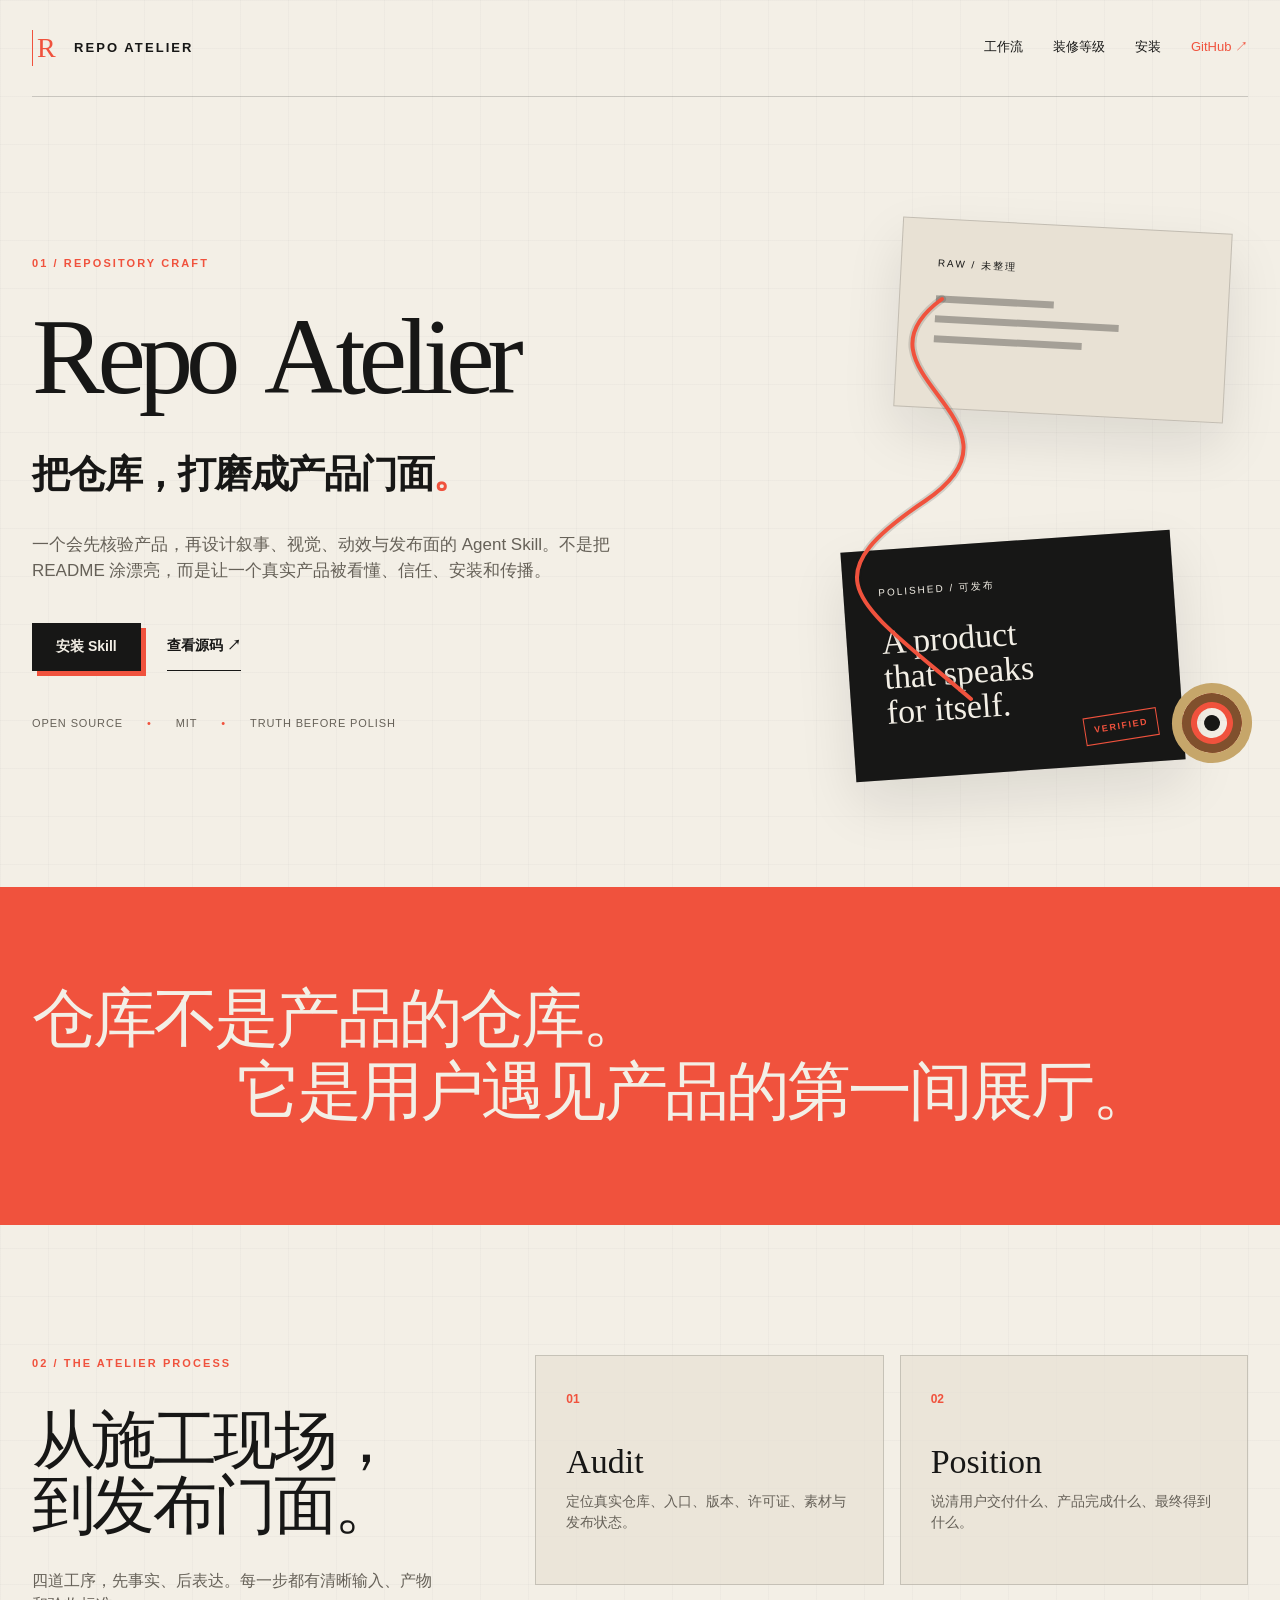
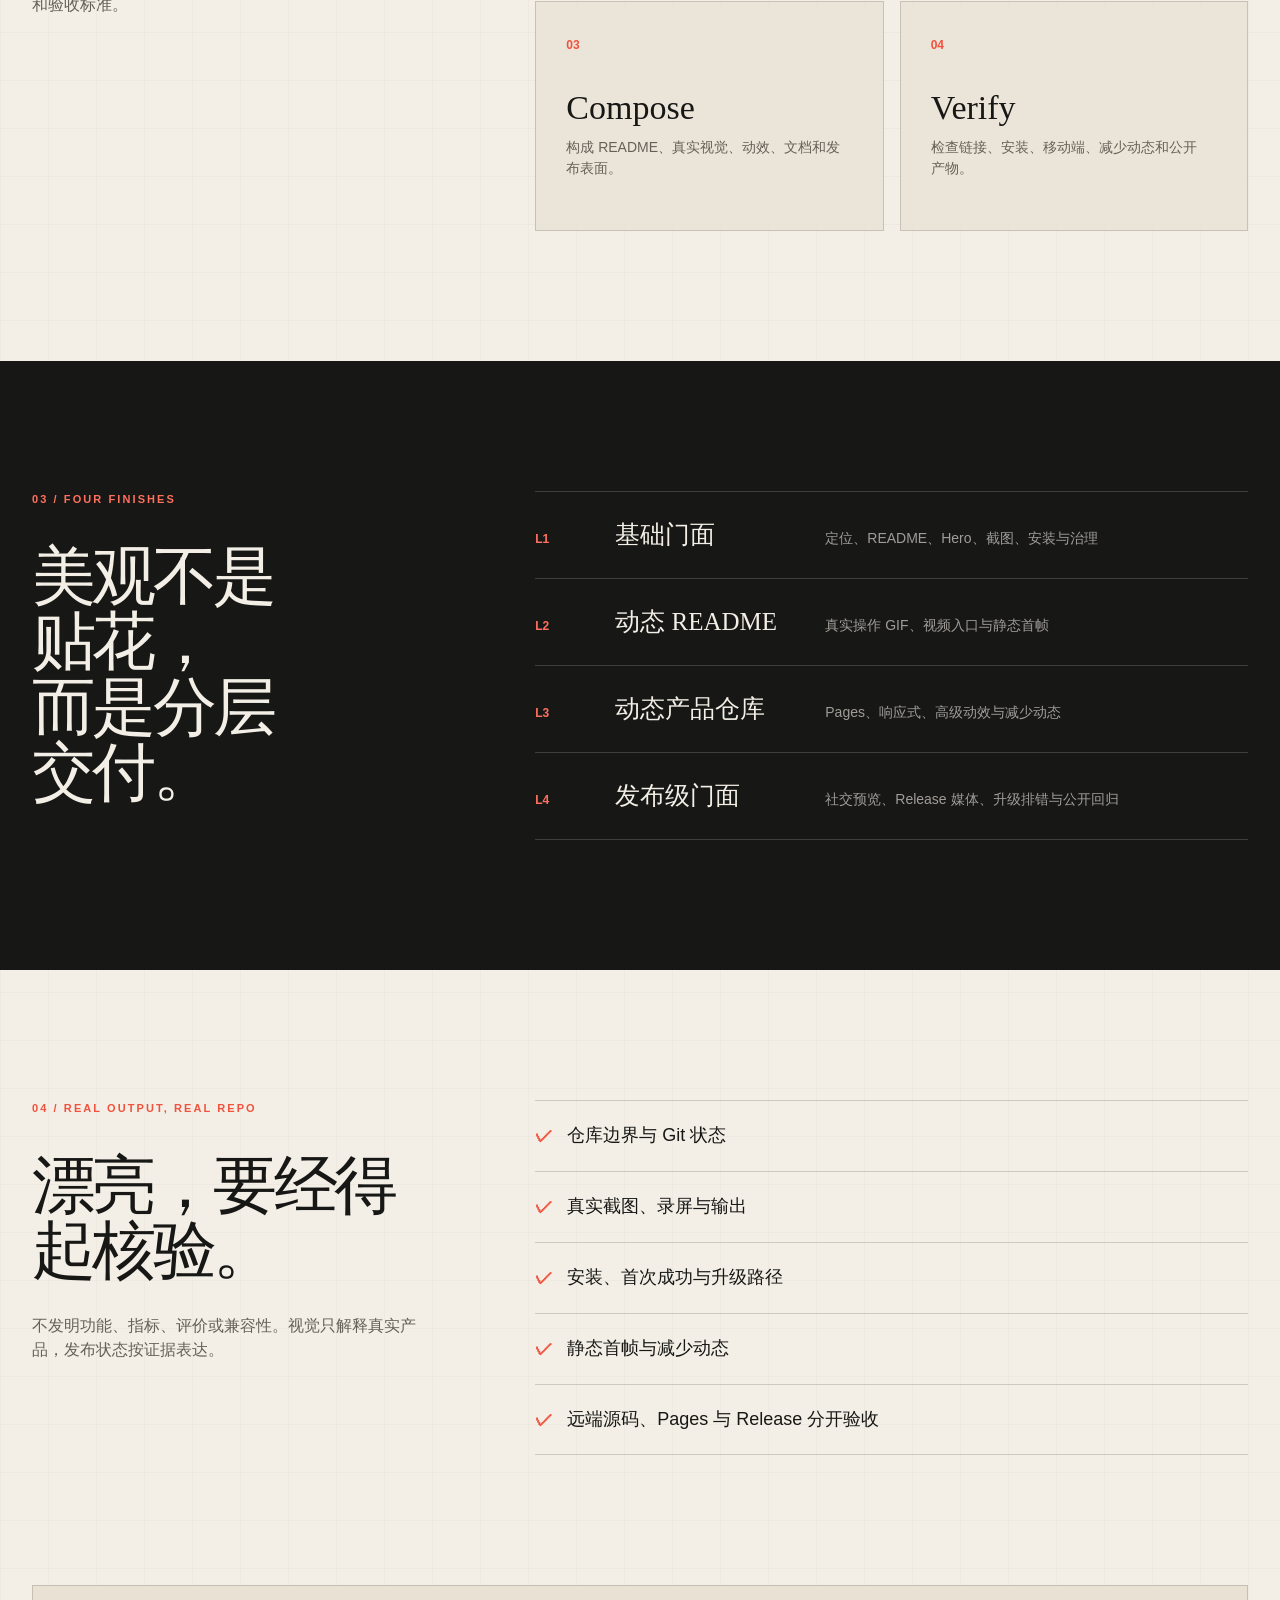
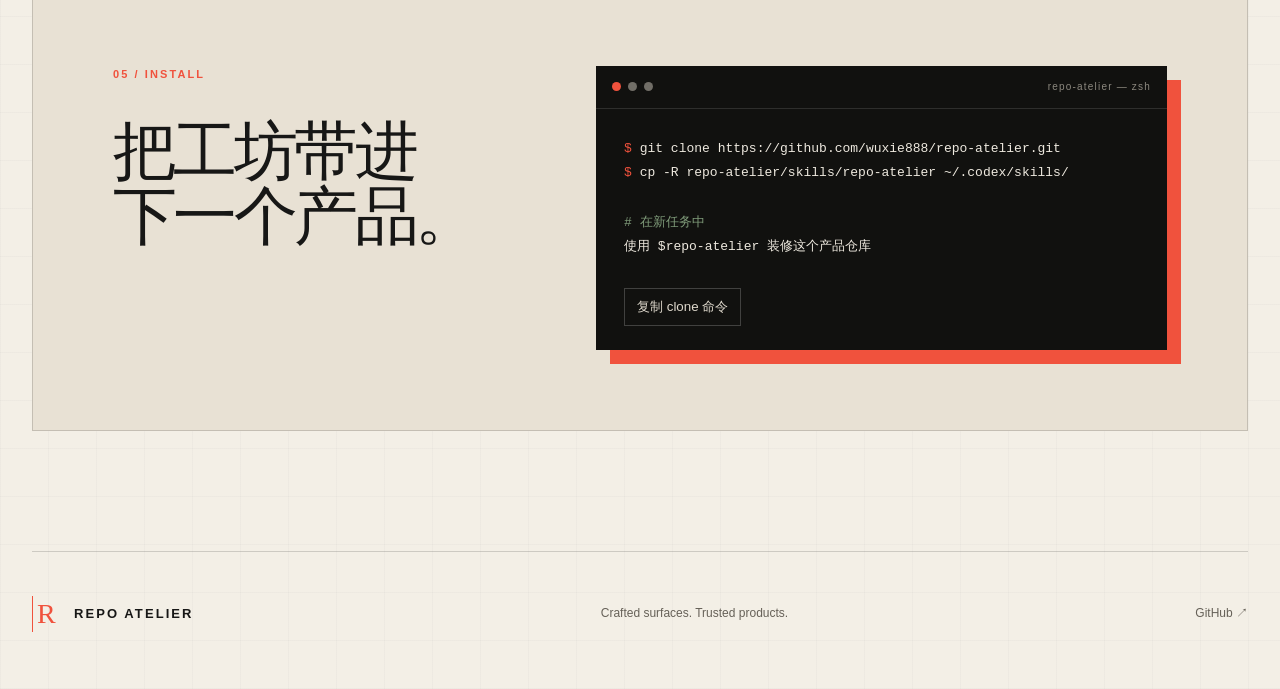
==== site/index.html @ 3597ab98 "feat: launch Repo Atelier" ====
<!doctype html>
<html lang="zh-CN">
<head>
  <meta charset="utf-8">
  <meta name="viewport" content="width=device-width, initial-scale=1">
  <meta name="description" content="Repo Atelier 把已经真实完成的产品仓库打磨成美观、可信、可安装、可传播的发布级门面。">
  <meta name="theme-color" content="#f3efe6">
  <title>Repo Atelier — 把仓库，打磨成产品门面</title>
  <link rel="icon" href="data:image/svg+xml,%3Csvg xmlns='http://www.w3.org/2000/svg' viewBox='0 0 64 64'%3E%3Crect width='64' height='64' fill='%23171716'/%3E%3Ctext x='17' y='47' font-size='42' font-family='Georgia' fill='%23F0523D'%3ER%3C/text%3E%3C/svg%3E">
  <link rel="stylesheet" href="./motion/kinetic-headline.css">
  <link rel="stylesheet" href="./motion/scroll-reveal.css">
  <link rel="stylesheet" href="./motion/spotlight-card.css">
  <link rel="stylesheet" href="./styles.css">
</head>
<body>
  <a class="skip-link" href="#main">跳到正文</a>
  <header class="site-header">
    <a class="brand" href="#top" aria-label="Repo Atelier 首页">
      <span class="brand-mark" aria-hidden="true">R</span>
      <span>Repo Atelier</span>
    </a>
    <nav aria-label="主要导航">
      <a href="#process">工作流</a>
      <a href="#levels">装修等级</a>
      <a href="#install">安装</a>
      <a class="nav-github" href="https://github.com/wuxie888/repo-atelier">GitHub ↗</a>
    </nav>
  </header>

  <main id="main">
    <section class="hero" id="top">
      <div class="hero-copy">
        <p class="section-no">01 / REPOSITORY CRAFT</p>
        <h1 data-kinetic data-kinetic-anim="rise" aria-label="Repo Atelier">Repo Atelier</h1>
        <p class="hero-cn">把仓库，打磨成产品门面<span aria-hidden="true">。</span></p>
        <p class="hero-lede">一个会先核验产品，再设计叙事、视觉、动效与发布面的 Agent Skill。不是把 README 涂漂亮，而是让一个真实产品被看懂、信任、安装和传播。</p>
        <div class="hero-actions">
          <a class="button button-dark" href="#install">安装 Skill</a>
          <a class="button button-text" href="https://github.com/wuxie888/repo-atelier">查看源码 ↗</a>
        </div>
        <p class="trust-line"><span>Open source</span><span>MIT</span><span>Truth before polish</span></p>
      </div>

      <div class="hero-craft" aria-label="从原始仓库到发布级产品门面的过程图">
        <article class="sheet sheet-raw">
          <span class="sheet-label">RAW / 未整理</span>
          <span class="code-line w-46"></span><span class="code-line w-72"></span><span class="code-line w-58"></span>
        </article>
        <svg class="thread" viewBox="0 0 240 410" aria-hidden="true">
          <path class="thread-shadow" d="M120 4C18 78 222 126 103 206S35 306 149 404"/>
          <path class="thread-path" d="M120 4C18 78 222 126 103 206S35 306 149 404"/>
        </svg>
        <article class="sheet sheet-polished">
          <span class="sheet-label">POLISHED / 可发布</span>
          <strong>A product<br>that speaks<br>for itself.</strong>
          <span class="stamp">VERIFIED</span>
        </article>
        <div class="spool" aria-hidden="true"><span></span></div>
      </div>
    </section>

    <section class="manifesto" data-reveal>
      <p>仓库不是产品的仓库。</p>
      <p>它是用户遇见产品的第一间展厅。</p>
    </section>

    <section class="process section-grid" id="process" data-reveal>
      <div class="section-heading">
        <p class="section-no">02 / THE ATELIER PROCESS</p>
        <h2>从施工现场，<br>到发布门面。</h2>
        <p>四道工序，先事实、后表达。每一步都有清晰输入、产物和验收标准。</p>
      </div>
      <div class="process-bench">
        <article class="process-step spotlight">
          <span>01</span><h3>Audit</h3><p>定位真实仓库、入口、版本、许可证、素材与发布状态。</p>
        </article>
        <article class="process-step spotlight">
          <span>02</span><h3>Position</h3><p>说清用户交付什么、产品完成什么、最终得到什么。</p>
        </article>
        <article class="process-step spotlight">
          <span>03</span><h3>Compose</h3><p>构成 README、真实视觉、动效、文档和发布表面。</p>
        </article>
        <article class="process-step spotlight">
          <span>04</span><h3>Verify</h3><p>检查链接、安装、移动端、减少动态和公开产物。</p>
        </article>
      </div>
    </section>

    <section class="levels section-grid" id="levels" data-reveal>
      <div class="section-heading inverse">
        <p class="section-no">03 / FOUR FINISHES</p>
        <h2>美观不是贴花，<br>而是分层交付。</h2>
      </div>
      <ol class="level-list">
        <li><span>L1</span><strong>基础门面</strong><p>定位、README、Hero、截图、安装与治理</p></li>
        <li><span>L2</span><strong>动态 README</strong><p>真实操作 GIF、视频入口与静态首帧</p></li>
        <li><span>L3</span><strong>动态产品仓库</strong><p>Pages、响应式、高级动效与减少动态</p></li>
        <li><span>L4</span><strong>发布级门面</strong><p>社交预览、Release 媒体、升级排错与公开回归</p></li>
      </ol>
    </section>

    <section class="proof section-grid" data-reveal>
      <div class="section-heading">
        <p class="section-no">04 / REAL OUTPUT, REAL REPO</p>
        <h2>漂亮，要经得起核验。</h2>
        <p>不发明功能、指标、评价或兼容性。视觉只解释真实产品，发布状态按证据表达。</p>
      </div>
      <div class="proof-list">
        <p><span>✓</span> 仓库边界与 Git 状态</p>
        <p><span>✓</span> 真实截图、录屏与输出</p>
        <p><span>✓</span> 安装、首次成功与升级路径</p>
        <p><span>✓</span> 静态首帧与减少动态</p>
        <p><span>✓</span> 远端源码、Pages 与 Release 分开验收</p>
      </div>
    </section>

    <section class="install" id="install" data-reveal>
      <div>
        <p class="section-no">05 / INSTALL</p>
        <h2>把工坊带进<br>下一个产品。</h2>
      </div>
      <div class="terminal" aria-label="安装命令">
        <div class="terminal-bar"><span></span><span></span><span></span><b>repo-atelier — zsh</b></div>
        <pre><code><i>$</i> git clone https://github.com/wuxie888/repo-atelier.git
<i>$</i> cp -R repo-atelier/skills/repo-atelier ~/.codex/skills/

<em># 在新任务中</em>
使用 $repo-atelier 装修这个产品仓库</code></pre>
        <button class="copy-button" type="button" data-copy="git clone https://github.com/wuxie888/repo-atelier.git">复制 clone 命令</button>
      </div>
    </section>
  </main>

  <footer>
    <a class="brand" href="#top"><span class="brand-mark" aria-hidden="true">R</span><span>Repo Atelier</span></a>
    <p>Crafted surfaces. Trusted products.</p>
    <a href="https://github.com/wuxie888/repo-atelier">GitHub ↗</a>
  </footer>

  <script src="./motion/kinetic-headline.js"></script>
  <script src="./motion/scroll-reveal.js"></script>
  <script src="./motion/spotlight-card.js"></script>
  <script src="./app.js"></script>
</body>
</html>
---- site/motion/kinetic-headline.css ----
/* motion-anything: kinetic-headline · Apache-2.0 */
[data-kinetic] { display: inline-block; }
[data-kinetic] .k-unit {
  display: inline-block;
  opacity: 0;
  transition: opacity 520ms cubic-bezier(0.16, 1, 0.3, 1),
              transform 520ms cubic-bezier(0.16, 1, 0.3, 1),
              filter 520ms ease-out;
  transition-delay: var(--k-delay, 0ms);
  will-change: opacity, transform, filter;
}
[data-kinetic].is-in .k-unit { opacity: 1; transform: none; filter: none; }
[data-kinetic] .k-space { display: inline-block; width: 0.28em; }
.k-anim-rise .k-unit { transform: translateY(0.5em); }
.k-anim-drop .k-unit { transform: translateY(-0.5em); }
.k-anim-fade .k-unit { transform: none; }
.k-anim-slide .k-unit { transform: translateX(0.6em); }
.k-anim-pop .k-unit { transform: scale(0.4); transition-timing-function: cubic-bezier(0.34, 1.56, 0.64, 1); }
.k-anim-blur .k-unit { transform: none; filter: blur(10px); }
.k-anim-flip .k-unit { transform: rotateX(-90deg); transform-origin: bottom; }
.k-anim-spin .k-unit { transform: rotate(-18deg) scale(0.6); }
.k-anim-typewriter .k-unit { transform: none; transition-duration: 1ms; }
.k-anim-wave .k-unit { opacity: 1; animation: kh-wave 1.8s ease-in-out infinite; animation-delay: var(--k-delay, 0ms); }
@keyframes kh-wave { 0%, 100% { transform: translateY(0); } 50% { transform: translateY(-0.22em); } }
@media (prefers-reduced-motion: reduce) {
  [data-kinetic] .k-unit { opacity: 1 !important; transform: none !important; filter: none !important; transition: none; animation: none !important; }
}
---- site/motion/scroll-reveal.css ----
/* motion-anything: scroll-reveal · Apache-2.0 */
[data-reveal] {
  opacity: 0;
  transform: translateY(16px);
  transition: opacity 520ms cubic-bezier(0.16, 1, 0.3, 1),
              transform 520ms cubic-bezier(0.16, 1, 0.3, 1);
  transition-delay: var(--reveal-delay, 0ms);
  will-change: opacity, transform;
}
[data-reveal].is-in { opacity: 1; transform: none; }
@media (prefers-reduced-motion: reduce) {
  [data-reveal] { opacity: 1; transform: none; transition: none; }
}
---- site/motion/spotlight-card.css ----
/* motion-anything: spotlight-card · Apache-2.0 */
.spotlight {
  position: relative;
  --mx: 50%;
  --my: 50%;
  border-radius: 16px;
  background: #14151c;
  color: #e7e8ee;
  overflow: hidden;
  isolation: isolate;
  border: 1px solid rgba(255,255,255,.08);
  transition: border-color 240ms ease-out;
}
.spotlight::before {
  content: "";
  position: absolute;
  inset: 0;
  z-index: -1;
  opacity: 0;
  transition: opacity 240ms ease-out;
  background: radial-gradient(260px circle at var(--mx) var(--my), rgba(139,124,246,.18), transparent 60%);
}
.spotlight:hover { border-color: rgba(139,124,246,.45); }
.spotlight:hover::before { opacity: 1; }
@media (prefers-reduced-motion: reduce) {
  .spotlight::before { display: none; }
  .spotlight { transition: none; }
}
@media (hover: none) { .spotlight::before { display: none; } }
---- site/styles.css ----
:root {
  color-scheme: light;
  --paper: #f3efe6;
  --paper-deep: #e8e1d4;
  --ink: #171716;
  --muted: #666158;
  --red: #f0523d;
  --brass: #c6a66a;
  --line: rgba(23, 23, 22, .17);
  --serif: Georgia, "Times New Roman", "Songti SC", serif;
  --sans: Inter, ui-sans-serif, -apple-system, BlinkMacSystemFont, "Segoe UI", "PingFang SC", sans-serif;
}

* { box-sizing: border-box; }
html { scroll-behavior: smooth; }
body {
  margin: 0;
  background:
    linear-gradient(rgba(23,23,22,.025) 1px, transparent 1px),
    linear-gradient(90deg, rgba(23,23,22,.025) 1px, transparent 1px),
    var(--paper);
  background-size: 48px 48px;
  color: var(--ink);
  font-family: var(--sans);
  line-height: 1.55;
}
a { color: inherit; text-decoration: none; }
.skip-link { position: fixed; left: 1rem; top: -5rem; z-index: 20; padding: .8rem 1rem; background: var(--ink); color: var(--paper); }
.skip-link:focus { top: 1rem; }

.site-header {
  position: relative;
  z-index: 5;
  display: flex;
  align-items: center;
  justify-content: space-between;
  width: min(1320px, calc(100% - 64px));
  margin: 0 auto;
  padding: 30px 0;
  border-bottom: 1px solid var(--line);
}
.brand { display: inline-flex; align-items: center; gap: 12px; font-size: 13px; font-weight: 700; letter-spacing: .16em; text-transform: uppercase; }
.brand-mark { display: grid; place-items: center; width: 30px; height: 36px; color: var(--red); font: 28px/1 var(--serif); border-left: 1px solid var(--red); }
nav { display: flex; align-items: center; gap: 30px; font-size: 13px; }
nav a { padding: 6px 0; border-bottom: 1px solid transparent; }
nav a:hover, nav a:focus-visible { border-color: currentColor; }
.nav-github { color: var(--red); }

.hero {
  position: relative;
  display: grid;
  grid-template-columns: minmax(0, 1.08fr) minmax(420px, .92fr);
  gap: 5vw;
  min-height: 790px;
  width: min(1320px, calc(100% - 64px));
  margin: 0 auto;
  padding: 100px 0 86px;
}
.hero-copy { align-self: center; }
.section-no { margin: 0 0 36px; color: var(--red); font-size: 11px; font-weight: 750; letter-spacing: .19em; text-transform: uppercase; }
h1, h2, h3, p { text-wrap: pretty; }
h1 { margin: 0; font: clamp(74px, 8.5vw, 130px)/.9 var(--serif); letter-spacing: -.065em; }
.hero-cn { margin: 38px 0 0; font-size: clamp(28px, 3vw, 46px); font-weight: 650; letter-spacing: -.04em; }
.hero-cn span { color: var(--red); }
.hero-lede { max-width: 630px; margin: 28px 0 0; color: var(--muted); font-size: 17px; }
.hero-actions { display: flex; align-items: center; gap: 26px; margin-top: 38px; }
.button { display: inline-flex; min-height: 48px; align-items: center; justify-content: center; font-size: 14px; font-weight: 700; }
.button-dark { padding: 0 24px; background: var(--ink); color: var(--paper); box-shadow: 5px 5px 0 var(--red); transition: transform .2s ease, box-shadow .2s ease; }
.button-dark:hover, .button-dark:focus-visible { transform: translate(2px, 2px); box-shadow: 3px 3px 0 var(--red); }
.button-text { border-bottom: 1px solid var(--ink); }
.trust-line { display: flex; gap: 24px; margin-top: 44px; color: var(--muted); font-size: 11px; letter-spacing: .08em; text-transform: uppercase; }
.trust-line span + span::before { content: "•"; margin-right: 24px; color: var(--red); }

.hero-craft { position: relative; min-height: 570px; }
.sheet {
  position: absolute;
  width: 330px;
  border: 1px solid rgba(23,23,22,.18);
  box-shadow: 0 24px 55px rgba(23,23,22,.1);
}
.sheet-raw { top: 28px; right: 20px; height: 190px; padding: 36px; background: var(--paper-deep); transform: rotate(3deg); }
.sheet-polished { right: 70px; bottom: 30px; height: 230px; padding: 34px; background: var(--ink); color: var(--paper); transform: rotate(-4deg); }
.sheet-label { display: block; margin-bottom: 24px; font-size: 10px; letter-spacing: .2em; }
.code-line { display: block; height: 7px; margin: 13px 0; background: currentColor; opacity: .32; }
.w-46 { width: 46%; }.w-58 { width: 58%; }.w-72 { width: 72%; }
.sheet-polished strong { display: block; font: 34px/1.04 var(--serif); font-weight: 400; }
.stamp { position: absolute; right: 24px; bottom: 22px; padding: 6px 9px; color: var(--red); font-size: 9px; font-weight: 800; letter-spacing: .18em; border: 1px solid var(--red); transform: rotate(-5deg); }
.thread { position: absolute; z-index: 3; top: 98px; right: 186px; width: 240px; height: 410px; overflow: visible; pointer-events: none; }
.thread path { fill: none; stroke-linecap: round; }
.thread-shadow { stroke: rgba(23,23,22,.15); stroke-width: 8; }
.thread-path { stroke: var(--red); stroke-width: 4; stroke-dasharray: 640; stroke-dashoffset: 640; animation: stitch 2.2s cubic-bezier(.16,1,.3,1) .25s forwards; }
@keyframes stitch { to { stroke-dashoffset: 0; } }
.spool { position: absolute; right: -4px; bottom: 38px; width: 80px; height: 80px; border: 10px solid var(--brass); border-radius: 50%; box-shadow: inset 0 0 0 9px #80502d, inset 0 0 0 15px var(--red); transform: rotate(12deg); }
.spool span { position: absolute; inset: 22px; border-radius: 50%; background: var(--ink); }

.manifesto {
  padding: 96px max(32px, calc((100vw - 1320px)/2));
  background: var(--red);
  color: var(--paper);
  font: clamp(34px, 5vw, 72px)/1.14 var(--serif);
  letter-spacing: -.045em;
}
.manifesto p { margin: 0; }
.manifesto p:last-child { margin-left: 16vw; }

.section-grid {
  display: grid;
  grid-template-columns: .72fr 1.28fr;
  gap: 8vw;
  width: min(1320px, calc(100% - 64px));
  margin: 0 auto;
  padding: 130px 0;
}
.section-heading h2, .install h2 { margin: 0; font: clamp(46px, 5vw, 78px)/1.02 var(--serif); letter-spacing: -.055em; }
.section-heading > p:last-child { max-width: 430px; margin: 30px 0 0; color: var(--muted); }
.process-bench { display: grid; grid-template-columns: repeat(2, minmax(0, 1fr)); gap: 16px; align-self: end; }
.process-step.spotlight {
  min-height: 230px;
  padding: 30px;
  border-radius: 0;
  background: rgba(232,225,212,.72);
  color: var(--ink);
  border-color: var(--line);
}
.process-step.spotlight::before { background: radial-gradient(280px circle at var(--mx) var(--my), rgba(240,82,61,.16), transparent 62%); }
.process-step.spotlight:hover { border-color: rgba(240,82,61,.56); }
.process-step span { color: var(--red); font-size: 12px; font-weight: 800; }
.process-step h3 { margin: 34px 0 12px; font: 34px/1 var(--serif); }
.process-step p { margin: 0; color: var(--muted); font-size: 14px; }

.levels { width: 100%; padding-left: max(32px, calc((100vw - 1320px)/2)); padding-right: max(32px, calc((100vw - 1320px)/2)); background: var(--ink); color: var(--paper); }
.levels .section-no { color: #ff705d; }
.level-list { margin: 0; padding: 0; list-style: none; }
.level-list li { display: grid; grid-template-columns: 60px 190px 1fr; gap: 20px; align-items: baseline; padding: 28px 0; border-top: 1px solid rgba(243,239,230,.18); }
.level-list li:last-child { border-bottom: 1px solid rgba(243,239,230,.18); }
.level-list span { color: #ff705d; font-size: 12px; font-weight: 800; }
.level-list strong { font: 25px/1.2 var(--serif); font-weight: 400; }
.level-list p { margin: 0; color: rgba(243,239,230,.62); font-size: 14px; }

.proof-list { align-self: end; border-top: 1px solid var(--line); }
.proof-list p { display: grid; grid-template-columns: 32px 1fr; margin: 0; padding: 21px 0; border-bottom: 1px solid var(--line); font-size: 18px; }
.proof-list span { color: var(--red); font-weight: 800; }

.install {
  display: grid;
  grid-template-columns: .8fr 1.2fr;
  gap: 8vw;
  width: min(1320px, calc(100% - 64px));
  margin: 0 auto 120px;
  padding: 80px;
  background: var(--paper-deep);
  border: 1px solid var(--line);
}
.terminal { position: relative; align-self: center; background: #11110f; color: #eee9df; box-shadow: 14px 14px 0 var(--red); overflow: hidden; }
.terminal-bar { display: flex; align-items: center; gap: 7px; padding: 13px 16px; border-bottom: 1px solid rgba(255,255,255,.12); }
.terminal-bar span { width: 9px; height: 9px; border-radius: 50%; background: #716e67; }
.terminal-bar span:first-child { background: var(--red); }
.terminal-bar b { margin-left: auto; color: #8c887f; font-size: 10px; letter-spacing: .12em; font-weight: 500; }
pre { margin: 0; padding: 28px; overflow: auto; font: 13px/1.9 ui-monospace, SFMono-Regular, Menlo, monospace; }
code i { color: var(--red); font-style: normal; } code em { color: #7f9b79; font-style: normal; }
.copy-button { margin: 0 28px 24px; padding: 9px 12px; color: #ded8cc; background: transparent; border: 1px solid rgba(255,255,255,.2); cursor: pointer; }
.copy-button:hover, .copy-button:focus-visible { border-color: var(--red); color: white; }

footer {
  display: flex;
  align-items: center;
  justify-content: space-between;
  width: min(1320px, calc(100% - 64px));
  margin: 0 auto;
  padding: 40px 0 54px;
  border-top: 1px solid var(--line);
  color: var(--muted);
  font-size: 12px;
}
footer .brand { color: var(--ink); }

:focus-visible { outline: 2px solid var(--red); outline-offset: 4px; }
@media (max-width: 900px) {
  nav a:not(.nav-github) { display: none; }
  .hero { grid-template-columns: 1fr; padding-top: 70px; }
  .hero-craft { min-height: 520px; max-width: 560px; width: 100%; margin: 0 auto; }
  .section-grid, .install { grid-template-columns: 1fr; }
  .section-grid { gap: 60px; }
  .install { padding: 52px; }
}
@media (max-width: 620px) {
  .site-header, .hero, .section-grid, .install, footer { width: min(100% - 34px, 1320px); }
  .site-header { padding-top: 20px; }
  .hero { min-height: auto; padding: 64px 0; }
  h1 { font-size: 64px; }
  .hero-cn { font-size: 28px; }
  .trust-line { flex-wrap: wrap; gap: 10px; }
  .trust-line span + span::before { margin-right: 10px; }
  .hero-craft { min-height: 450px; transform: scale(.84); transform-origin: top left; width: 118%; }
  .sheet { width: 290px; }
  .thread { right: 130px; }
  .manifesto { padding: 70px 22px; }
  .manifesto p:last-child { margin: 18px 0 0; }
  .section-grid { padding: 90px 0; }
  .process-bench { grid-template-columns: 1fr; }
  .level-list li { grid-template-columns: 42px 1fr; }
  .level-list p { grid-column: 2; }
  .install { margin-bottom: 70px; padding: 34px 24px; }
  .terminal { box-shadow: 7px 7px 0 var(--red); }
  pre { padding: 20px; font-size: 11px; }
  footer { align-items: flex-start; gap: 28px; flex-direction: column; }
}
@media (prefers-reduced-motion: reduce) {
  html { scroll-behavior: auto; }
  *, *::before, *::after { animation-duration: .01ms !important; animation-iteration-count: 1 !important; transition-duration: .01ms !important; }
  .thread-path { stroke-dashoffset: 0; }
}
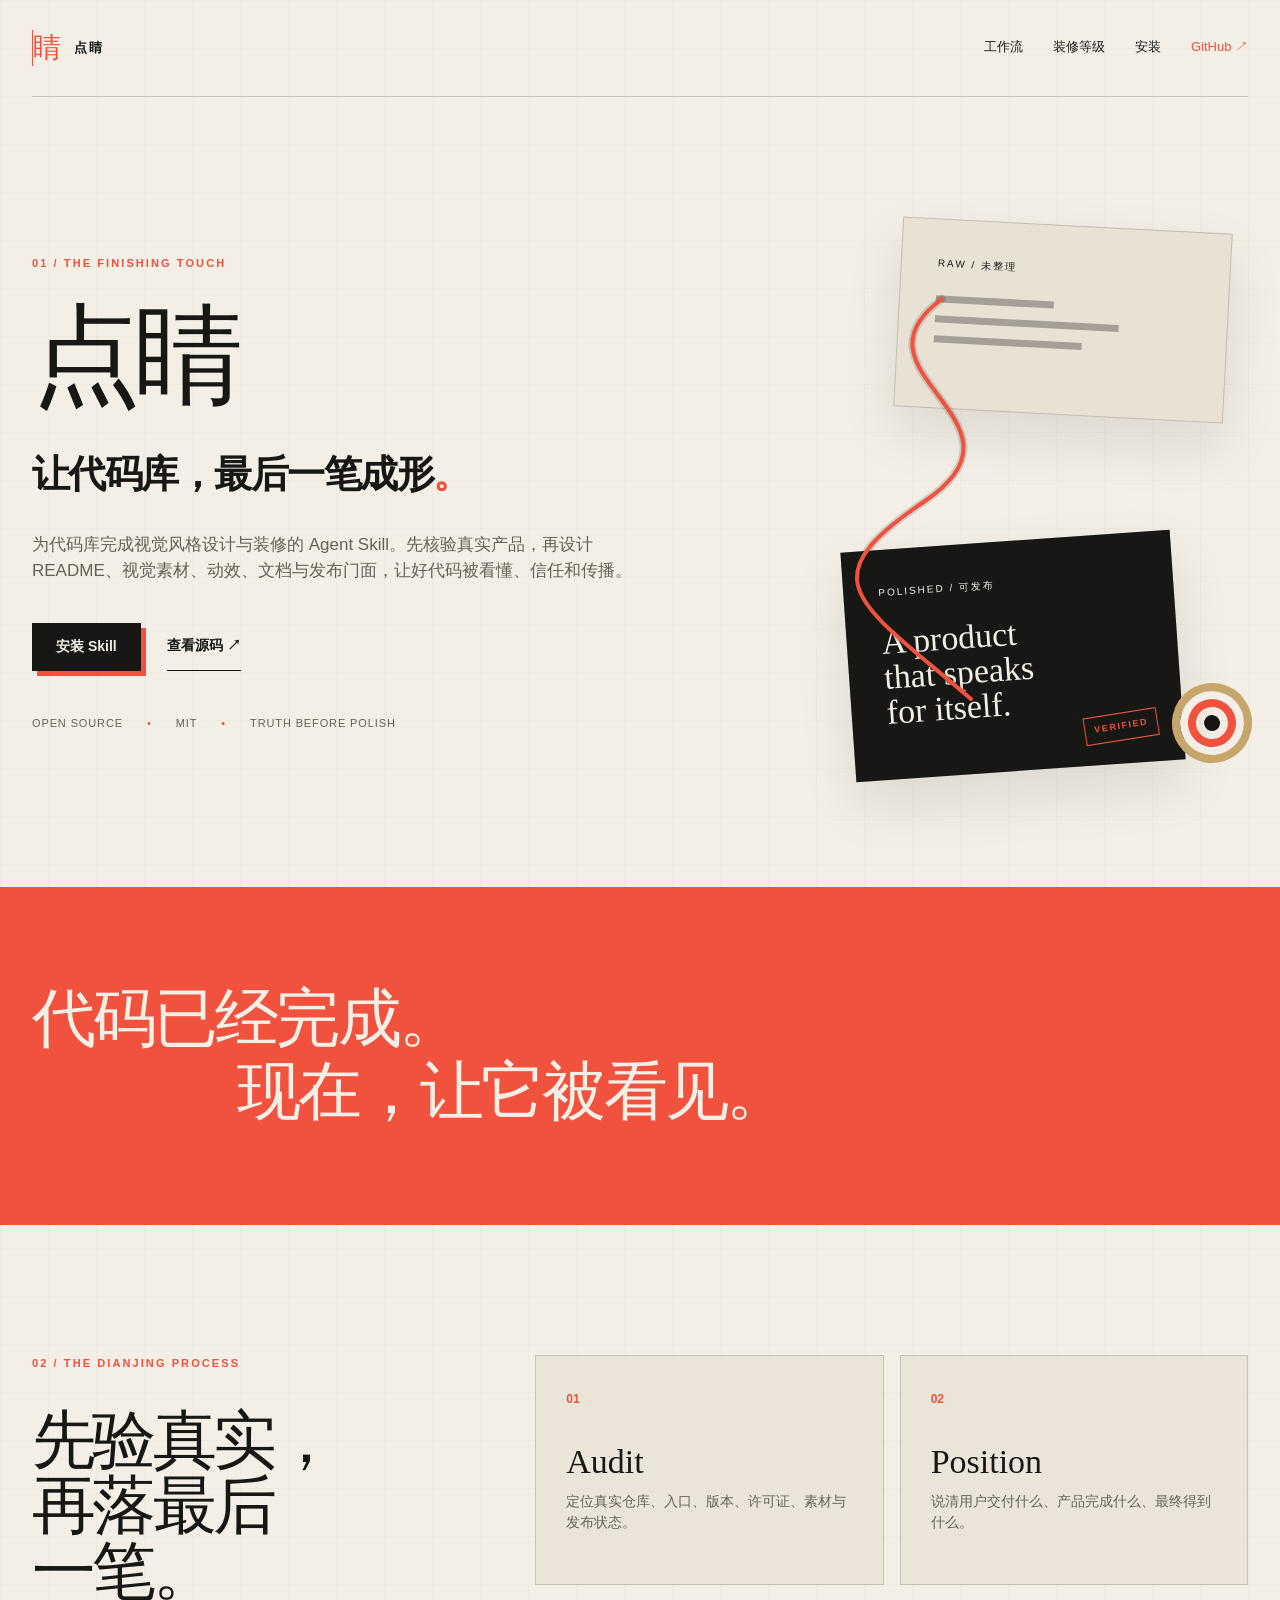
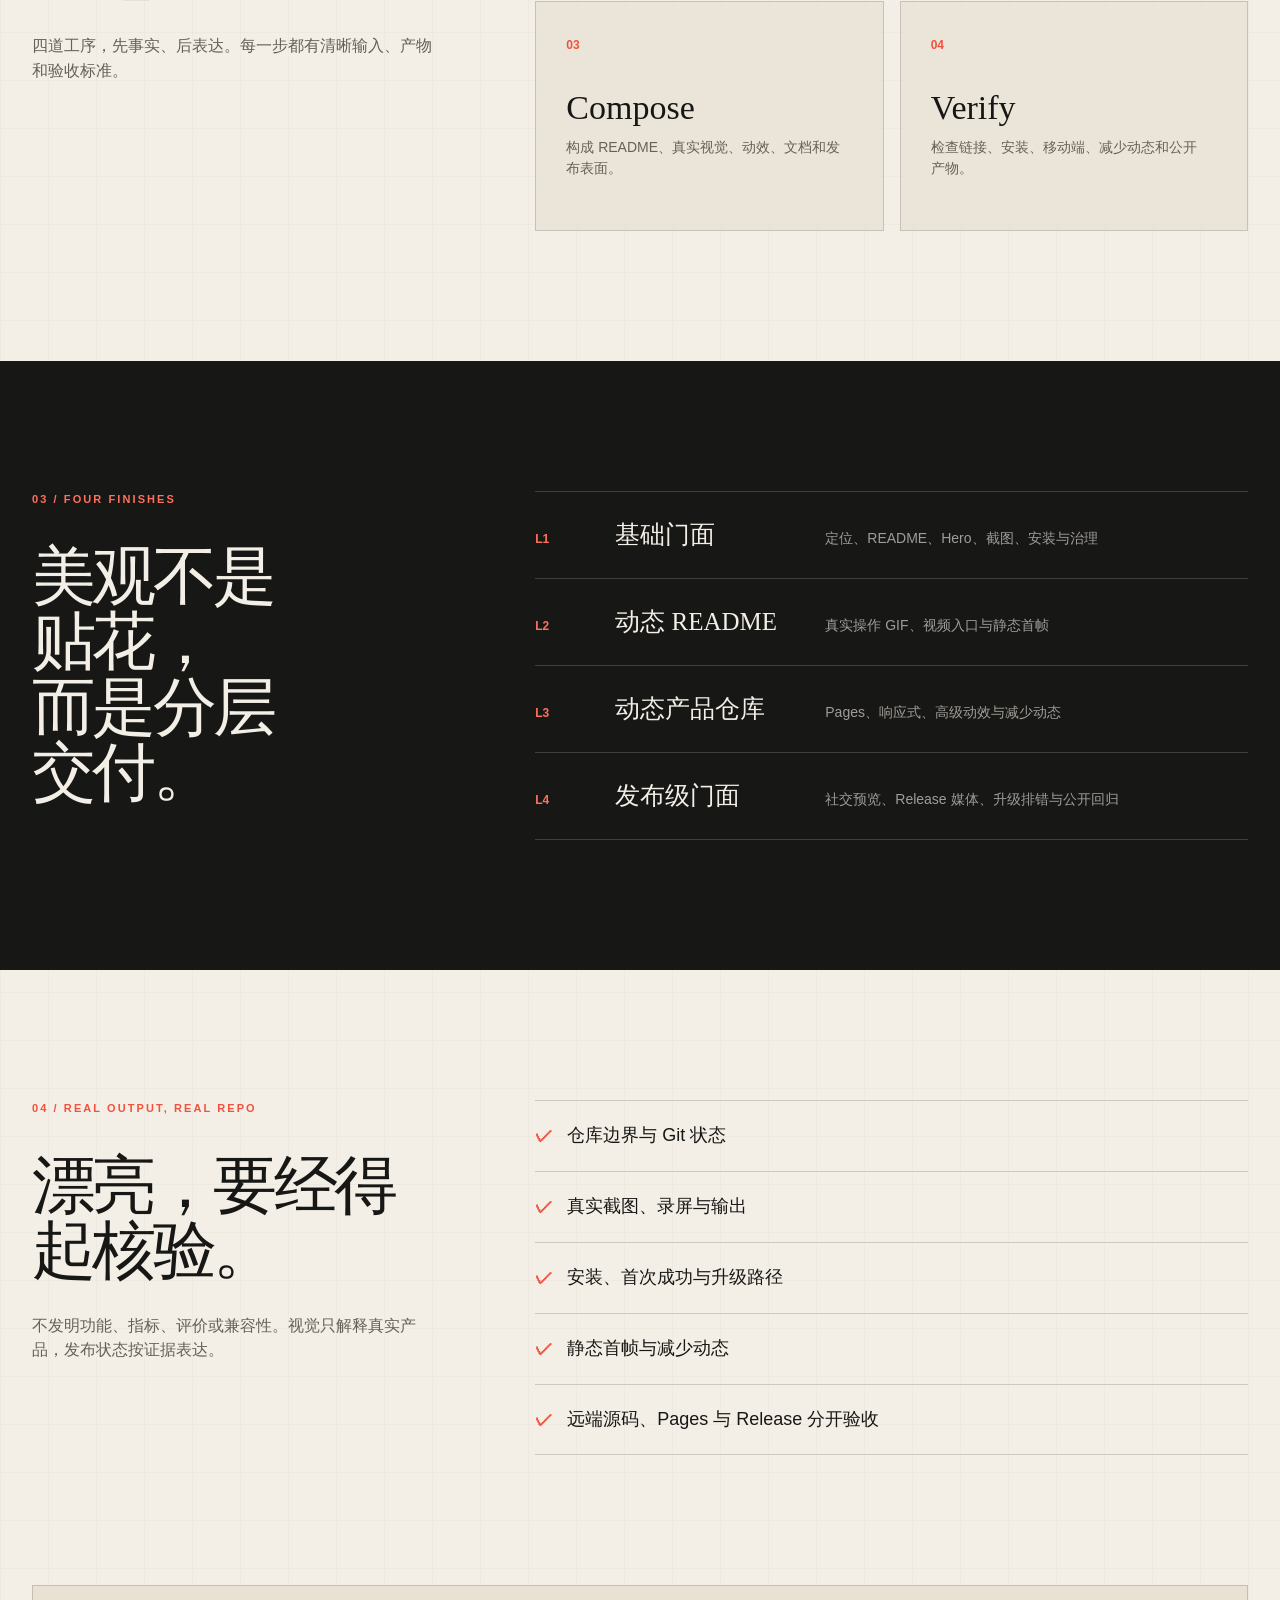
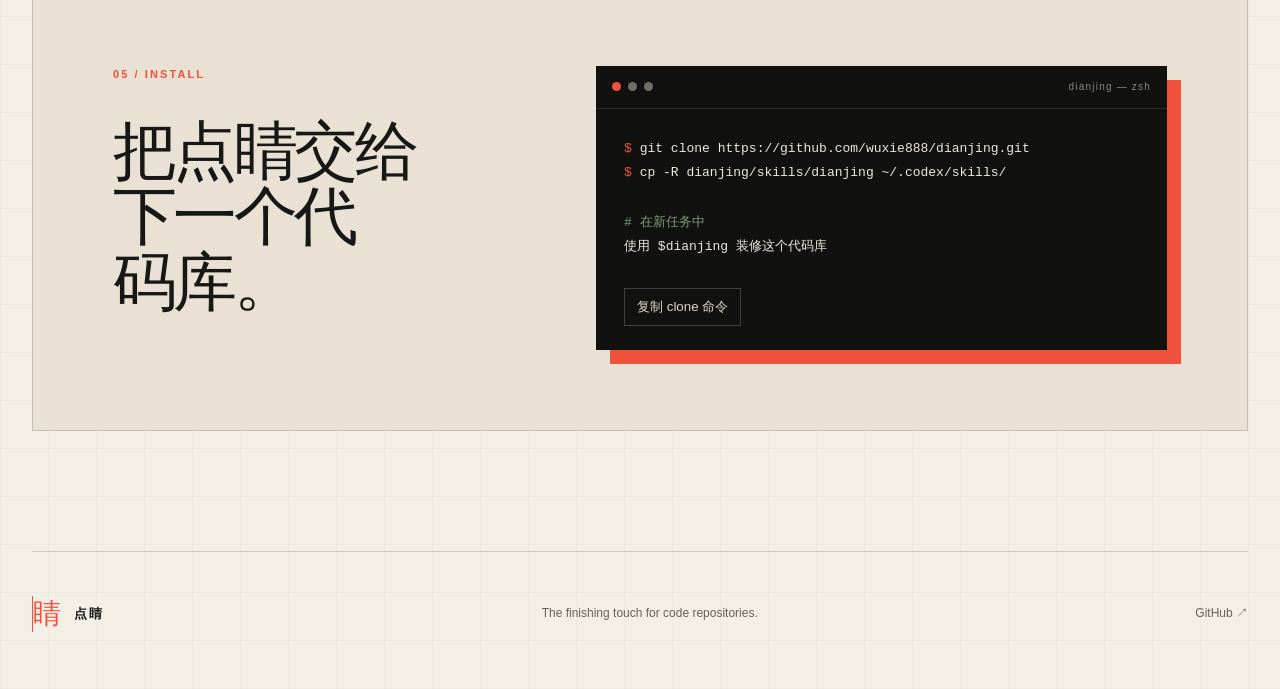
==== commit 035d55a4: "refactor: rename project to Dianjing" ====
--- a/site/index.html
+++ b/site/index.html
@@ -3,10 +3,10 @@
 <head>
   <meta charset="utf-8">
   <meta name="viewport" content="width=device-width, initial-scale=1">
-  <meta name="description" content="Repo Atelier 把已经真实完成的产品仓库打磨成美观、可信、可安装、可传播的发布级门面。">
+  <meta name="description" content="点睛：为已经真实完成的代码库完成视觉风格设计与装修，让仓库成为美观、可信、可传播的产品门面。">
   <meta name="theme-color" content="#f3efe6">
-  <title>Repo Atelier — 把仓库，打磨成产品门面</title>
-  <link rel="icon" href="data:image/svg+xml,%3Csvg xmlns='http://www.w3.org/2000/svg' viewBox='0 0 64 64'%3E%3Crect width='64' height='64' fill='%23171716'/%3E%3Ctext x='17' y='47' font-size='42' font-family='Georgia' fill='%23F0523D'%3ER%3C/text%3E%3C/svg%3E">
+  <title>点睛 — 为代码库完成视觉风格设计与装修</title>
+  <link rel="icon" href="data:image/svg+xml,%3Csvg xmlns='http://www.w3.org/2000/svg' viewBox='0 0 64 64'%3E%3Crect width='64' height='64' fill='%23171716'/%3E%3Ccircle cx='32' cy='32' r='17' fill='none' stroke='%23C6A66A' stroke-width='6'/%3E%3Ccircle cx='32' cy='32' r='8' fill='%23F0523D'/%3E%3C/svg%3E">
   <link rel="stylesheet" href="./motion/kinetic-headline.css">
   <link rel="stylesheet" href="./motion/scroll-reveal.css">
   <link rel="stylesheet" href="./motion/spotlight-card.css">
@@ -15,28 +15,28 @@
 <body>
   <a class="skip-link" href="#main">跳到正文</a>
   <header class="site-header">
-    <a class="brand" href="#top" aria-label="Repo Atelier 首页">
-      <span class="brand-mark" aria-hidden="true">R</span>
-      <span>Repo Atelier</span>
+    <a class="brand" href="#top" aria-label="点睛首页">
+      <span class="brand-mark" aria-hidden="true">睛</span>
+      <span>点睛</span>
     </a>
     <nav aria-label="主要导航">
       <a href="#process">工作流</a>
       <a href="#levels">装修等级</a>
       <a href="#install">安装</a>
-      <a class="nav-github" href="https://github.com/wuxie888/repo-atelier">GitHub ↗</a>
+      <a class="nav-github" href="https://github.com/wuxie888/dianjing">GitHub ↗</a>
     </nav>
   </header>
 
   <main id="main">
     <section class="hero" id="top">
       <div class="hero-copy">
-        <p class="section-no">01 / REPOSITORY CRAFT</p>
-        <h1 data-kinetic data-kinetic-anim="rise" aria-label="Repo Atelier">Repo Atelier</h1>
-        <p class="hero-cn">把仓库，打磨成产品门面<span aria-hidden="true">。</span></p>
-        <p class="hero-lede">一个会先核验产品，再设计叙事、视觉、动效与发布面的 Agent Skill。不是把 README 涂漂亮，而是让一个真实产品被看懂、信任、安装和传播。</p>
+        <p class="section-no">01 / THE FINISHING TOUCH</p>
+        <h1 data-kinetic="letters" data-kinetic-anim="rise" aria-label="点睛">点睛</h1>
+        <p class="hero-cn">让代码库，最后一笔成形<span aria-hidden="true">。</span></p>
+        <p class="hero-lede">为代码库完成视觉风格设计与装修的 Agent Skill。先核验真实产品，再设计 README、视觉素材、动效、文档与发布门面，让好代码被看懂、信任和传播。</p>
         <div class="hero-actions">
           <a class="button button-dark" href="#install">安装 Skill</a>
-          <a class="button button-text" href="https://github.com/wuxie888/repo-atelier">查看源码 ↗</a>
+          <a class="button button-text" href="https://github.com/wuxie888/dianjing">查看源码 ↗</a>
         </div>
         <p class="trust-line"><span>Open source</span><span>MIT</span><span>Truth before polish</span></p>
       </div>
@@ -46,28 +46,28 @@
           <span class="sheet-label">RAW / 未整理</span>
           <span class="code-line w-46"></span><span class="code-line w-72"></span><span class="code-line w-58"></span>
         </article>
-        <svg class="thread" viewBox="0 0 240 410" aria-hidden="true">
-          <path class="thread-shadow" d="M120 4C18 78 222 126 103 206S35 306 149 404"/>
-          <path class="thread-path" d="M120 4C18 78 222 126 103 206S35 306 149 404"/>
+        <svg class="finishing-stroke" viewBox="0 0 240 410" aria-hidden="true">
+          <path class="stroke-shadow" d="M120 4C18 78 222 126 103 206S35 306 149 404"/>
+          <path class="stroke-path" d="M120 4C18 78 222 126 103 206S35 306 149 404"/>
         </svg>
         <article class="sheet sheet-polished">
           <span class="sheet-label">POLISHED / 可发布</span>
           <strong>A product<br>that speaks<br>for itself.</strong>
           <span class="stamp">VERIFIED</span>
         </article>
-        <div class="spool" aria-hidden="true"><span></span></div>
+        <div class="eye-mark" aria-hidden="true"><span></span></div>
       </div>
     </section>
 
     <section class="manifesto" data-reveal>
-      <p>仓库不是产品的仓库。</p>
-      <p>它是用户遇见产品的第一间展厅。</p>
+      <p>代码已经完成。</p>
+      <p>现在，让它被看见。</p>
     </section>
 
     <section class="process section-grid" id="process" data-reveal>
       <div class="section-heading">
-        <p class="section-no">02 / THE ATELIER PROCESS</p>
-        <h2>从施工现场，<br>到发布门面。</h2>
+        <p class="section-no">02 / THE DIANJING PROCESS</p>
+        <h2>先验真实，<br>再落最后一笔。</h2>
         <p>四道工序，先事实、后表达。每一步都有清晰输入、产物和验收标准。</p>
       </div>
       <div class="process-bench">
@@ -117,24 +117,24 @@
     <section class="install" id="install" data-reveal>
       <div>
         <p class="section-no">05 / INSTALL</p>
-        <h2>把工坊带进<br>下一个产品。</h2>
+        <h2>把点睛交给<br>下一个代码库。</h2>
       </div>
       <div class="terminal" aria-label="安装命令">
-        <div class="terminal-bar"><span></span><span></span><span></span><b>repo-atelier — zsh</b></div>
-        <pre><code><i>$</i> git clone https://github.com/wuxie888/repo-atelier.git
-<i>$</i> cp -R repo-atelier/skills/repo-atelier ~/.codex/skills/
+        <div class="terminal-bar"><span></span><span></span><span></span><b>dianjing — zsh</b></div>
+        <pre><code><i>$</i> git clone https://github.com/wuxie888/dianjing.git
+<i>$</i> cp -R dianjing/skills/dianjing ~/.codex/skills/
 
 <em># 在新任务中</em>
-使用 $repo-atelier 装修这个产品仓库</code></pre>
-        <button class="copy-button" type="button" data-copy="git clone https://github.com/wuxie888/repo-atelier.git">复制 clone 命令</button>
+使用 $dianjing 装修这个代码库</code></pre>
+        <button class="copy-button" type="button" data-copy="git clone https://github.com/wuxie888/dianjing.git">复制 clone 命令</button>
       </div>
     </section>
   </main>
 
   <footer>
-    <a class="brand" href="#top"><span class="brand-mark" aria-hidden="true">R</span><span>Repo Atelier</span></a>
-    <p>Crafted surfaces. Trusted products.</p>
-    <a href="https://github.com/wuxie888/repo-atelier">GitHub ↗</a>
+    <a class="brand" href="#top"><span class="brand-mark" aria-hidden="true">睛</span><span>点睛</span></a>
+    <p>The finishing touch for code repositories.</p>
+    <a href="https://github.com/wuxie888/dianjing">GitHub ↗</a>
   </footer>
 
   <script src="./motion/kinetic-headline.js"></script>
--- a/site/styles.css
+++ b/site/styles.css
@@ -85,13 +85,13 @@
 .w-46 { width: 46%; }.w-58 { width: 58%; }.w-72 { width: 72%; }
 .sheet-polished strong { display: block; font: 34px/1.04 var(--serif); font-weight: 400; }
 .stamp { position: absolute; right: 24px; bottom: 22px; padding: 6px 9px; color: var(--red); font-size: 9px; font-weight: 800; letter-spacing: .18em; border: 1px solid var(--red); transform: rotate(-5deg); }
-.thread { position: absolute; z-index: 3; top: 98px; right: 186px; width: 240px; height: 410px; overflow: visible; pointer-events: none; }
-.thread path { fill: none; stroke-linecap: round; }
-.thread-shadow { stroke: rgba(23,23,22,.15); stroke-width: 8; }
-.thread-path { stroke: var(--red); stroke-width: 4; stroke-dasharray: 640; stroke-dashoffset: 640; animation: stitch 2.2s cubic-bezier(.16,1,.3,1) .25s forwards; }
-@keyframes stitch { to { stroke-dashoffset: 0; } }
-.spool { position: absolute; right: -4px; bottom: 38px; width: 80px; height: 80px; border: 10px solid var(--brass); border-radius: 50%; box-shadow: inset 0 0 0 9px #80502d, inset 0 0 0 15px var(--red); transform: rotate(12deg); }
-.spool span { position: absolute; inset: 22px; border-radius: 50%; background: var(--ink); }
+.finishing-stroke { position: absolute; z-index: 3; top: 98px; right: 186px; width: 240px; height: 410px; overflow: visible; pointer-events: none; }
+.finishing-stroke path { fill: none; stroke-linecap: round; }
+.stroke-shadow { stroke: rgba(23,23,22,.15); stroke-width: 8; }
+.stroke-path { stroke: var(--red); stroke-width: 4; stroke-dasharray: 640; stroke-dashoffset: 640; animation: dot-the-eye 2.2s cubic-bezier(.16,1,.3,1) .25s forwards; }
+@keyframes dot-the-eye { to { stroke-dashoffset: 0; } }
+.eye-mark { position: absolute; right: -4px; bottom: 38px; width: 80px; height: 80px; border: 8px solid var(--brass); border-radius: 50%; box-shadow: inset 0 0 0 8px var(--paper), inset 0 0 0 16px var(--red); transform: rotate(12deg); }
+.eye-mark span { position: absolute; inset: 24px; border-radius: 50%; background: var(--ink); }
 
 .manifesto {
   padding: 96px max(32px, calc((100vw - 1320px)/2));
@@ -193,7 +193,7 @@
   .trust-line span + span::before { margin-right: 10px; }
   .hero-craft { min-height: 450px; transform: scale(.84); transform-origin: top left; width: 118%; }
   .sheet { width: 290px; }
-  .thread { right: 130px; }
+  .finishing-stroke { right: 130px; }
   .manifesto { padding: 70px 22px; }
   .manifesto p:last-child { margin: 18px 0 0; }
   .section-grid { padding: 90px 0; }
@@ -208,5 +208,5 @@
 @media (prefers-reduced-motion: reduce) {
   html { scroll-behavior: auto; }
   *, *::before, *::after { animation-duration: .01ms !important; animation-iteration-count: 1 !important; transition-duration: .01ms !important; }
-  .thread-path { stroke-dashoffset: 0; }
-}
+  .stroke-path { stroke-dashoffset: 0; }
+}
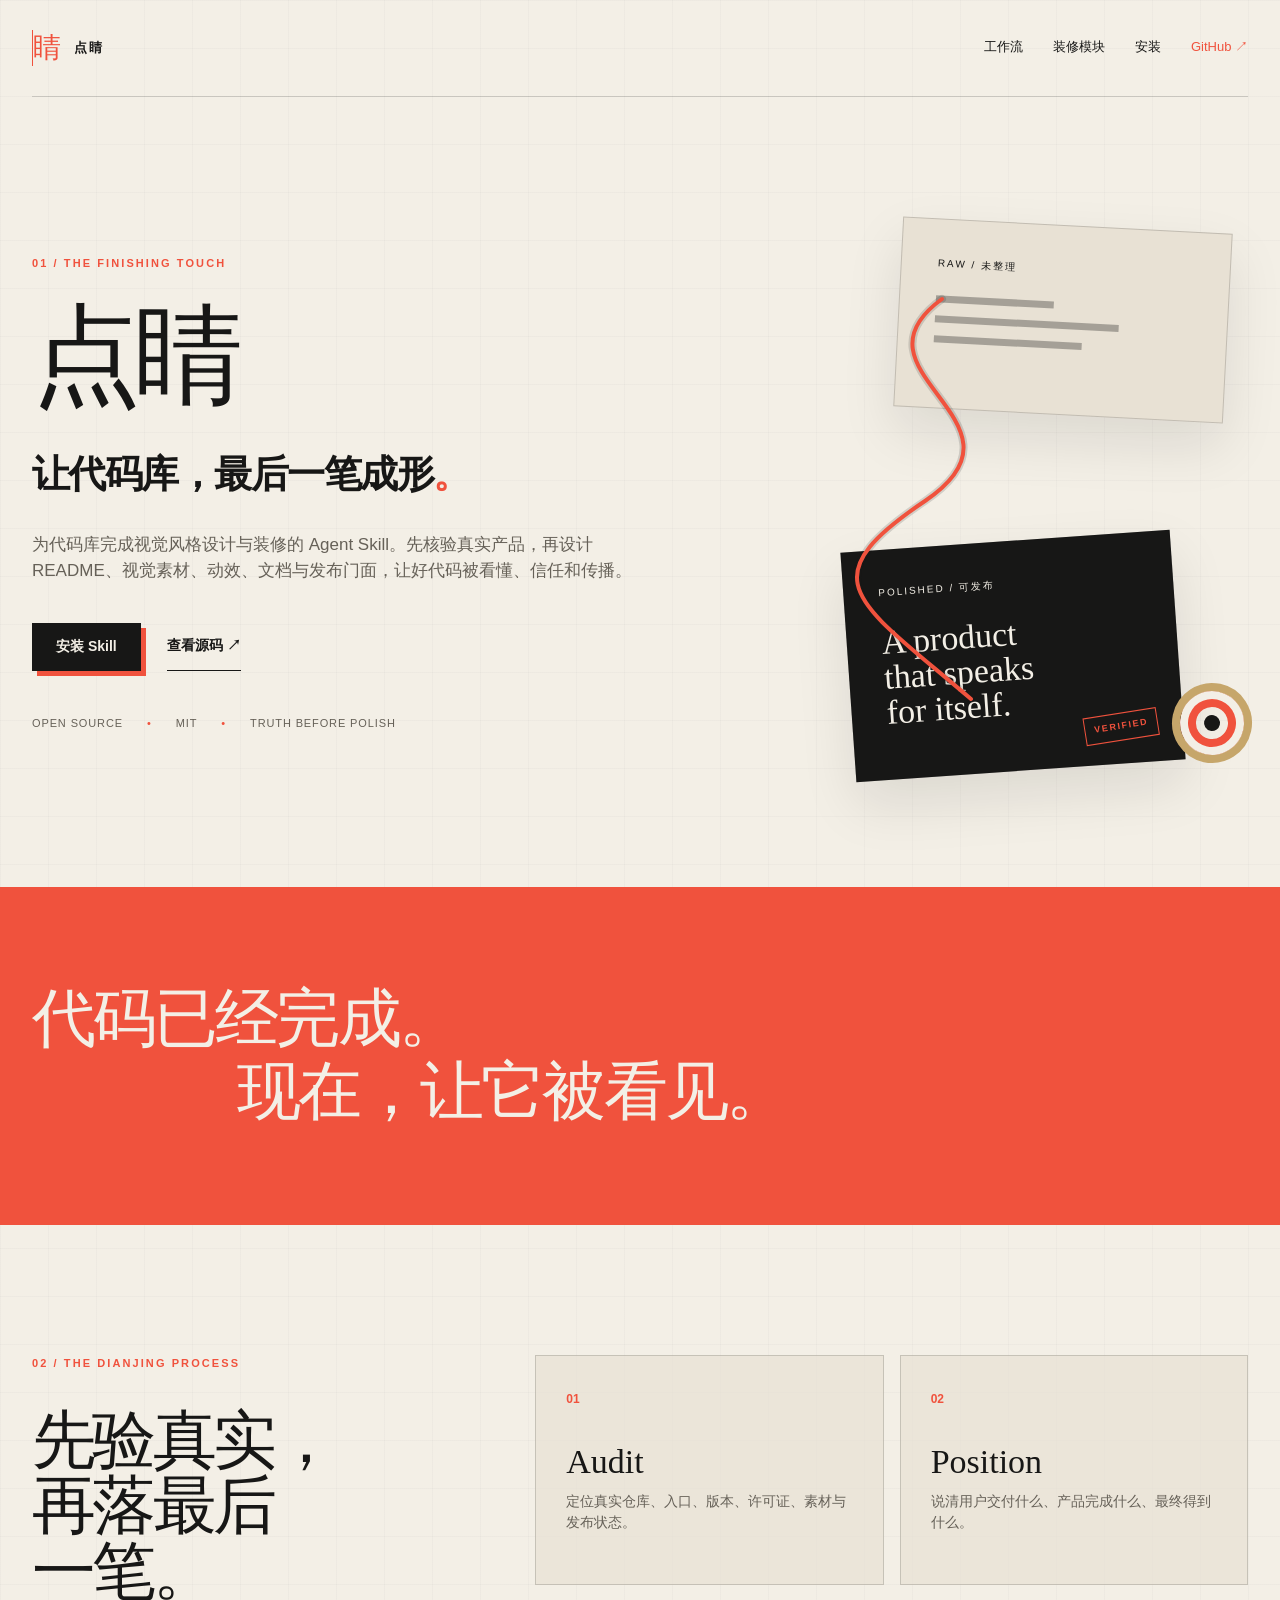
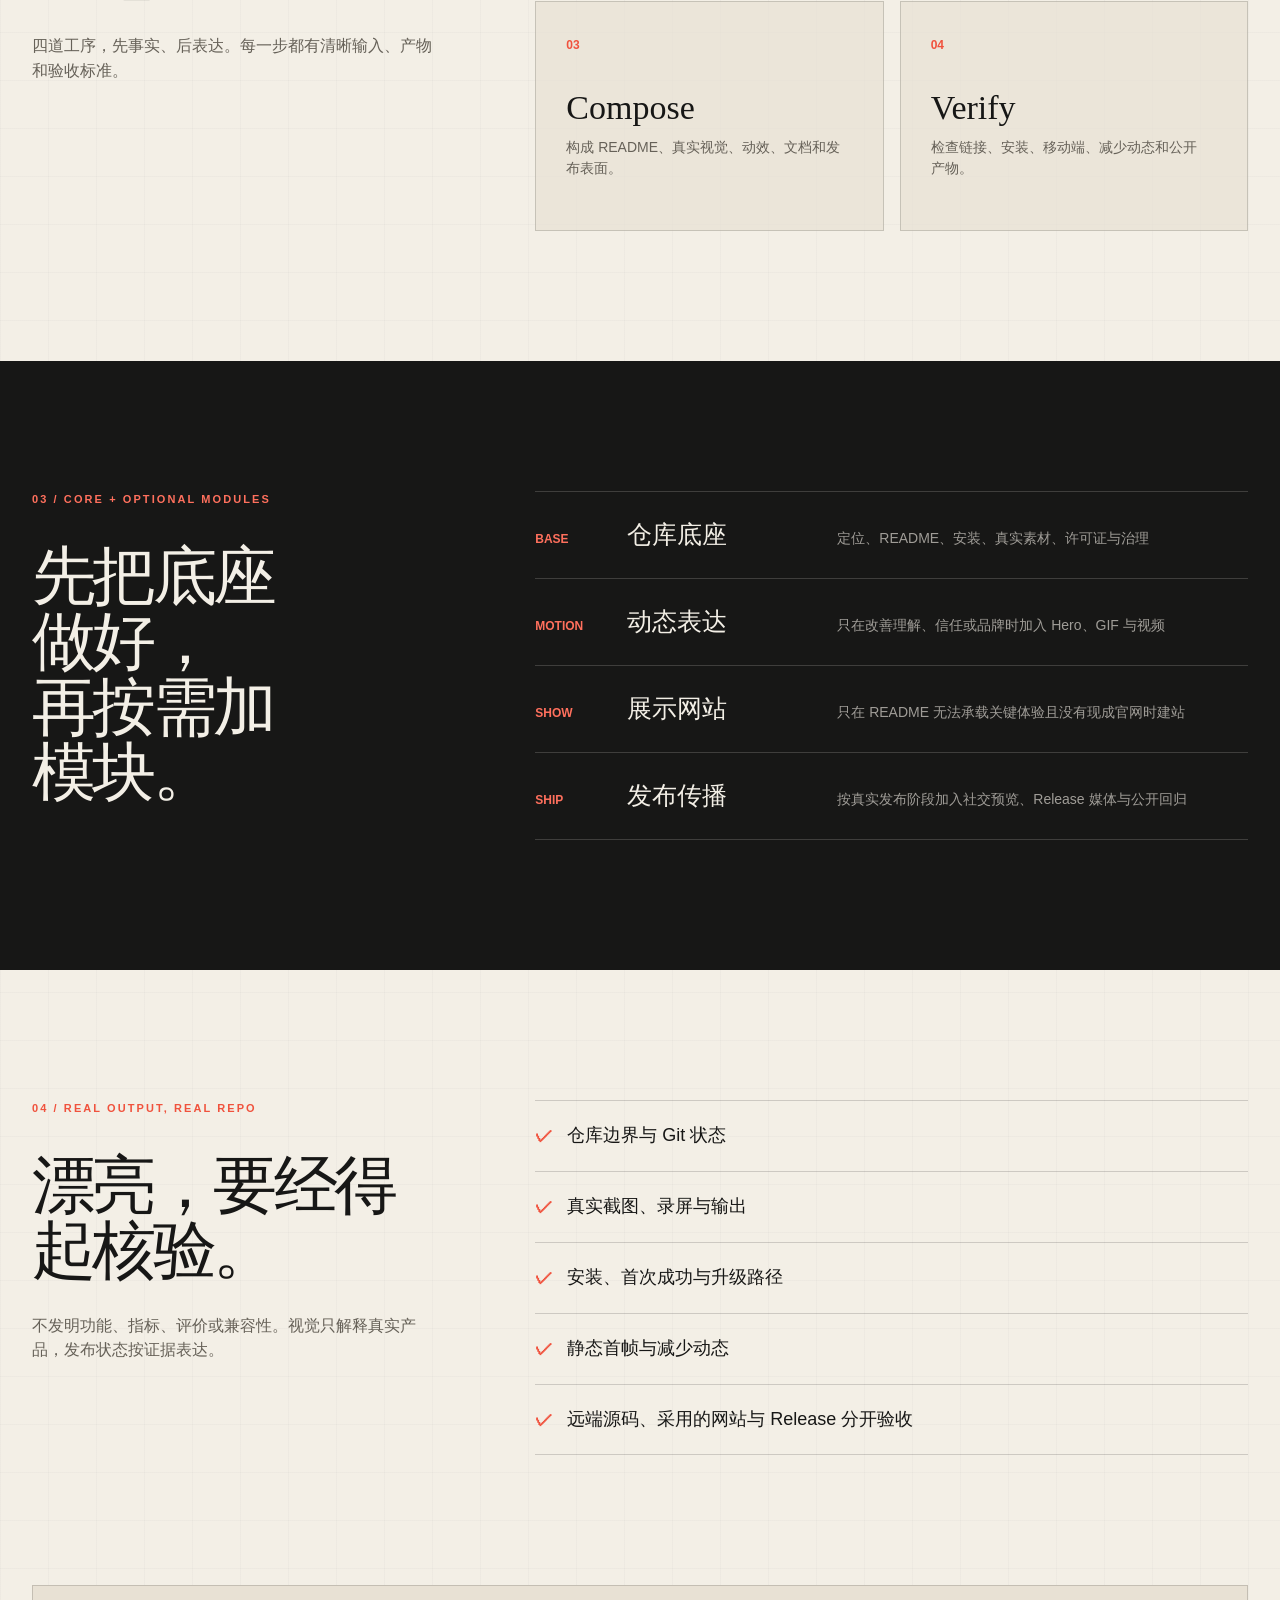
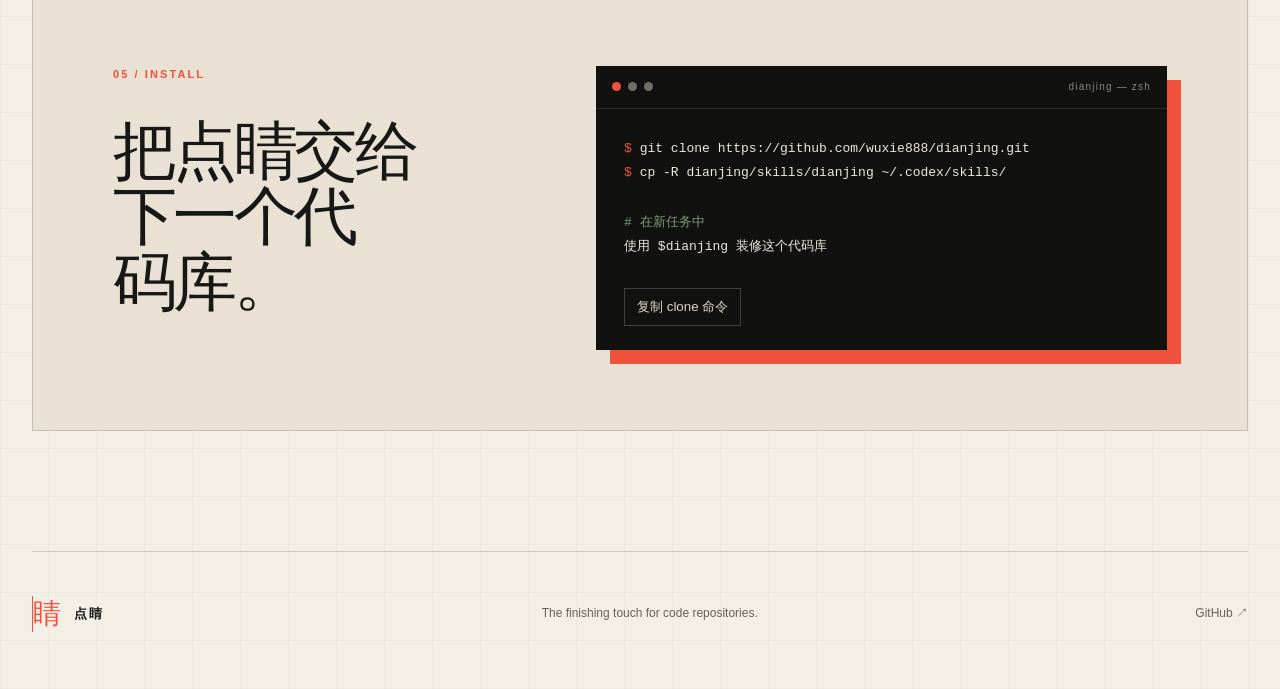
==== commit e32189a9: "refine repository-first product workflow" ====
--- a/site/index.html
+++ b/site/index.html
@@ -21,7 +21,7 @@
     </a>
     <nav aria-label="主要导航">
       <a href="#process">工作流</a>
-      <a href="#levels">装修等级</a>
+      <a href="#levels">装修模块</a>
       <a href="#install">安装</a>
       <a class="nav-github" href="https://github.com/wuxie888/dianjing">GitHub ↗</a>
     </nav>
@@ -88,14 +88,14 @@
 
     <section class="levels section-grid" id="levels" data-reveal>
       <div class="section-heading inverse">
-        <p class="section-no">03 / FOUR FINISHES</p>
-        <h2>美观不是贴花，<br>而是分层交付。</h2>
+        <p class="section-no">03 / CORE + OPTIONAL MODULES</p>
+        <h2>先把底座做好，<br>再按需加模块。</h2>
       </div>
       <ol class="level-list">
-        <li><span>L1</span><strong>基础门面</strong><p>定位、README、Hero、截图、安装与治理</p></li>
-        <li><span>L2</span><strong>动态 README</strong><p>真实操作 GIF、视频入口与静态首帧</p></li>
-        <li><span>L3</span><strong>动态产品仓库</strong><p>Pages、响应式、高级动效与减少动态</p></li>
-        <li><span>L4</span><strong>发布级门面</strong><p>社交预览、Release 媒体、升级排错与公开回归</p></li>
+        <li><span>BASE</span><strong>仓库底座</strong><p>定位、README、安装、真实素材、许可证与治理</p></li>
+        <li><span>MOTION</span><strong>动态表达</strong><p>只在改善理解、信任或品牌时加入 Hero、GIF 与视频</p></li>
+        <li><span>SHOW</span><strong>展示网站</strong><p>只在 README 无法承载关键体验且没有现成官网时建站</p></li>
+        <li><span>SHIP</span><strong>发布传播</strong><p>按真实发布阶段加入社交预览、Release 媒体与公开回归</p></li>
       </ol>
     </section>
 
@@ -110,7 +110,7 @@
         <p><span>✓</span> 真实截图、录屏与输出</p>
         <p><span>✓</span> 安装、首次成功与升级路径</p>
         <p><span>✓</span> 静态首帧与减少动态</p>
-        <p><span>✓</span> 远端源码、Pages 与 Release 分开验收</p>
+        <p><span>✓</span> 远端源码、采用的网站与 Release 分开验收</p>
       </div>
     </section>
 
--- a/site/styles.css
+++ b/site/styles.css
@@ -131,7 +131,7 @@
 .levels { width: 100%; padding-left: max(32px, calc((100vw - 1320px)/2)); padding-right: max(32px, calc((100vw - 1320px)/2)); background: var(--ink); color: var(--paper); }
 .levels .section-no { color: #ff705d; }
 .level-list { margin: 0; padding: 0; list-style: none; }
-.level-list li { display: grid; grid-template-columns: 60px 190px 1fr; gap: 20px; align-items: baseline; padding: 28px 0; border-top: 1px solid rgba(243,239,230,.18); }
+.level-list li { display: grid; grid-template-columns: 72px 190px 1fr; gap: 20px; align-items: baseline; padding: 28px 0; border-top: 1px solid rgba(243,239,230,.18); }
 .level-list li:last-child { border-bottom: 1px solid rgba(243,239,230,.18); }
 .level-list span { color: #ff705d; font-size: 12px; font-weight: 800; }
 .level-list strong { font: 25px/1.2 var(--serif); font-weight: 400; }
@@ -198,7 +198,7 @@
   .manifesto p:last-child { margin: 18px 0 0; }
   .section-grid { padding: 90px 0; }
   .process-bench { grid-template-columns: 1fr; }
-  .level-list li { grid-template-columns: 42px 1fr; }
+  .level-list li { grid-template-columns: 64px 1fr; }
   .level-list p { grid-column: 2; }
   .install { margin-bottom: 70px; padding: 34px 24px; }
   .terminal { box-shadow: 7px 7px 0 var(--red); }
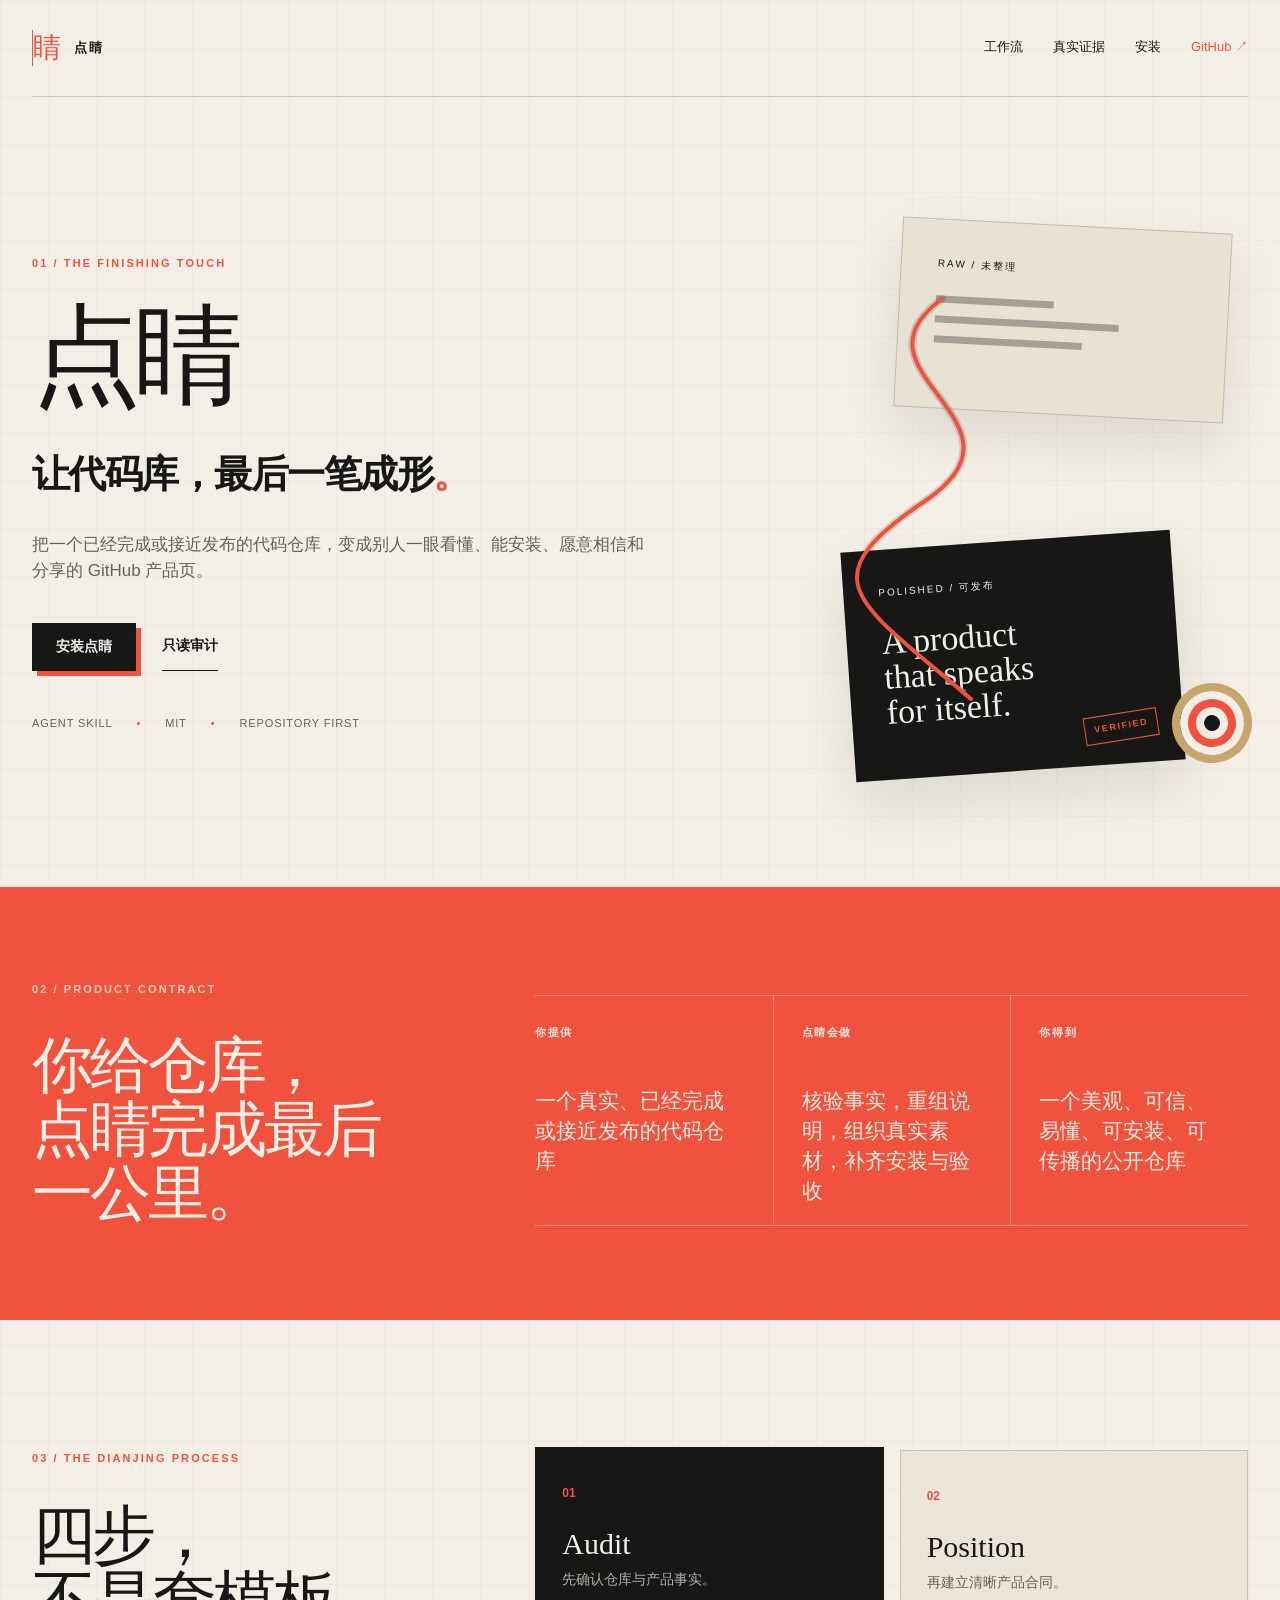
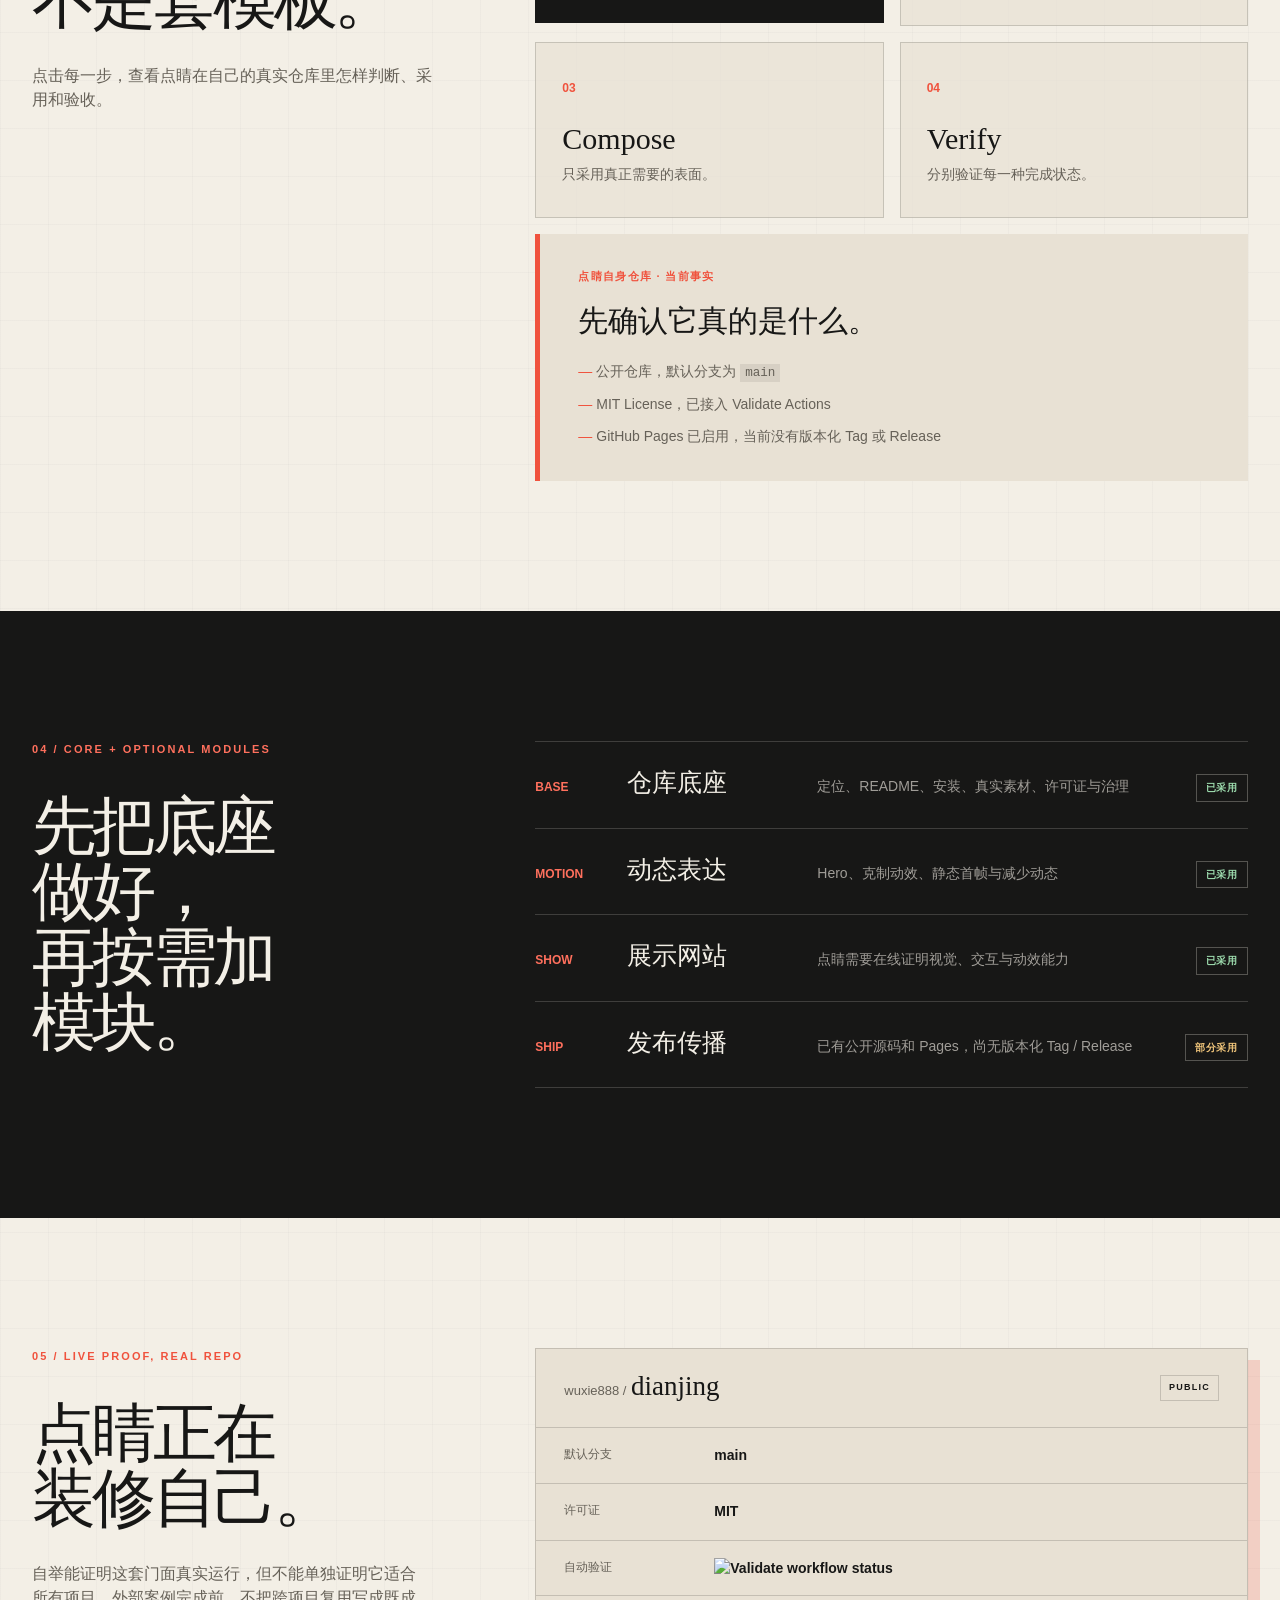
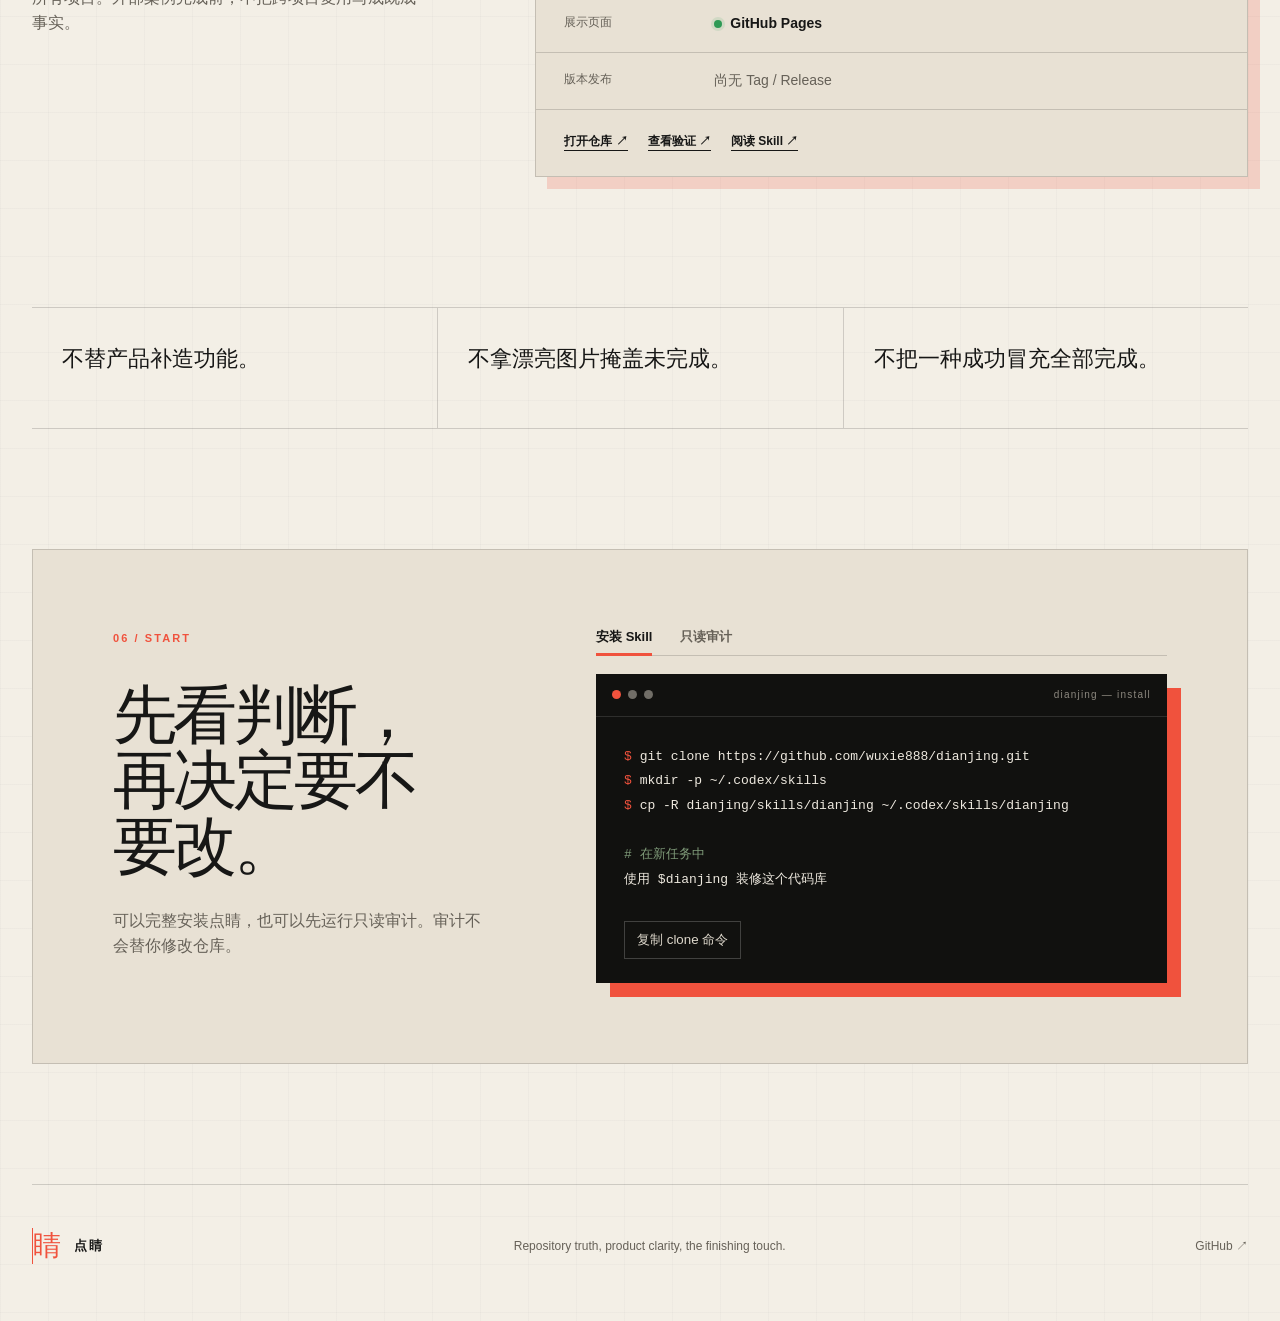
==== commit 23c71afd: "redesign: turn Pages into interactive product proof" ====
--- a/site/index.html
+++ b/site/index.html
@@ -21,7 +21,7 @@
     </a>
     <nav aria-label="主要导航">
       <a href="#process">工作流</a>
-      <a href="#levels">装修模块</a>
+      <a href="#proof">真实证据</a>
       <a href="#install">安装</a>
       <a class="nav-github" href="https://github.com/wuxie888/dianjing">GitHub ↗</a>
     </nav>
@@ -33,12 +33,12 @@
         <p class="section-no">01 / THE FINISHING TOUCH</p>
         <h1 data-kinetic="letters" data-kinetic-anim="rise" aria-label="点睛">点睛</h1>
         <p class="hero-cn">让代码库，最后一笔成形<span aria-hidden="true">。</span></p>
-        <p class="hero-lede">为代码库完成视觉风格设计与装修的 Agent Skill。先核验真实产品，再设计 README、视觉素材、动效、文档与发布门面，让好代码被看懂、信任和传播。</p>
+        <p class="hero-lede">把一个已经完成或接近发布的代码仓库，变成别人一眼看懂、能安装、愿意相信和分享的 GitHub 产品页。</p>
         <div class="hero-actions">
-          <a class="button button-dark" href="#install">安装 Skill</a>
-          <a class="button button-text" href="https://github.com/wuxie888/dianjing">查看源码 ↗</a>
-        </div>
-        <p class="trust-line"><span>Open source</span><span>MIT</span><span>Truth before polish</span></p>
+          <a class="button button-dark" href="#install">安装点睛</a>
+          <a class="button button-text" href="#audit">只读审计</a>
+        </div>
+        <p class="trust-line"><span>Agent Skill</span><span>MIT</span><span>Repository first</span></p>
       </div>
 
       <div class="hero-craft" aria-label="从原始仓库到发布级产品门面的过程图">
@@ -59,81 +59,184 @@
       </div>
     </section>
 
-    <section class="manifesto" data-reveal>
-      <p>代码已经完成。</p>
-      <p>现在，让它被看见。</p>
+    <section class="contract" aria-labelledby="contract-title" data-reveal>
+      <div class="contract-inner">
+        <div class="contract-heading">
+          <p class="section-no">02 / PRODUCT CONTRACT</p>
+          <h2 id="contract-title">你给仓库，<br>点睛完成最后一公里。</h2>
+        </div>
+        <dl class="contract-flow">
+          <div>
+            <dt>你提供</dt>
+            <dd>一个真实、已经完成或接近发布的代码仓库</dd>
+          </div>
+          <div>
+            <dt>点睛会做</dt>
+            <dd>核验事实，重组说明，组织真实素材，补齐安装与验收</dd>
+          </div>
+          <div>
+            <dt>你得到</dt>
+            <dd>一个美观、可信、易懂、可安装、可传播的公开仓库</dd>
+          </div>
+        </dl>
+      </div>
     </section>
 
     <section class="process section-grid" id="process" data-reveal>
       <div class="section-heading">
-        <p class="section-no">02 / THE DIANJING PROCESS</p>
-        <h2>先验真实，<br>再落最后一笔。</h2>
-        <p>四道工序，先事实、后表达。每一步都有清晰输入、产物和验收标准。</p>
-      </div>
-      <div class="process-bench">
-        <article class="process-step spotlight">
-          <span>01</span><h3>Audit</h3><p>定位真实仓库、入口、版本、许可证、素材与发布状态。</p>
-        </article>
-        <article class="process-step spotlight">
-          <span>02</span><h3>Position</h3><p>说清用户交付什么、产品完成什么、最终得到什么。</p>
-        </article>
-        <article class="process-step spotlight">
-          <span>03</span><h3>Compose</h3><p>构成 README、真实视觉、动效、文档和发布表面。</p>
-        </article>
-        <article class="process-step spotlight">
-          <span>04</span><h3>Verify</h3><p>检查链接、安装、移动端、减少动态和公开产物。</p>
-        </article>
+        <p class="section-no">03 / THE DIANJING PROCESS</p>
+        <h2>四步，<br>不是套模板。</h2>
+        <p>点击每一步，查看点睛在自己的真实仓库里怎样判断、采用和验收。</p>
+      </div>
+      <div class="process-stage">
+        <div class="process-bench" role="group" aria-label="点睛四步工作流">
+          <button class="process-step spotlight" type="button" data-process-step="audit" aria-pressed="true">
+            <span>01</span><h3>Audit</h3><p>先确认仓库与产品事实。</p>
+          </button>
+          <button class="process-step spotlight" type="button" data-process-step="position" aria-pressed="false">
+            <span>02</span><h3>Position</h3><p>再建立清晰产品合同。</p>
+          </button>
+          <button class="process-step spotlight" type="button" data-process-step="compose" aria-pressed="false">
+            <span>03</span><h3>Compose</h3><p>只采用真正需要的表面。</p>
+          </button>
+          <button class="process-step spotlight" type="button" data-process-step="verify" aria-pressed="false">
+            <span>04</span><h3>Verify</h3><p>分别验证每一种完成状态。</p>
+          </button>
+        </div>
+
+        <div class="process-panels" aria-live="polite">
+          <article class="process-panel" data-process-panel="audit">
+            <p class="panel-kicker">点睛自身仓库 · 当前事实</p>
+            <h3>先确认它真的是什么。</h3>
+            <ul>
+              <li>公开仓库，默认分支为 <code>main</code></li>
+              <li>MIT License，已接入 Validate Actions</li>
+              <li>GitHub Pages 已启用，当前没有版本化 Tag 或 Release</li>
+            </ul>
+          </article>
+          <article class="process-panel" data-process-panel="position" hidden>
+            <p class="panel-kicker">稳定输入 · 稳定目标 · 成功标准</p>
+            <h3>一句话先说清产品合同。</h3>
+            <ul>
+              <li>输入：已经完成或接近发布的真实代码仓库</li>
+              <li>动作：核验、定位、构成、验收</li>
+              <li>输出：别人看得懂、装得上、愿意相信的公开产品页</li>
+            </ul>
+          </article>
+          <article class="process-panel" data-process-panel="compose" hidden>
+            <p class="panel-kicker">按产品价值选择，而不是堆模块</p>
+            <h3>点睛自己采用了三个表面。</h3>
+            <ul>
+              <li>仓库底座：README、安装、许可证与公开边界</li>
+              <li>动态表达：GitHub 兼容 Hero 与减少动态回退</li>
+              <li>展示网站：用真实网页证明视觉、动效和交互能力</li>
+            </ul>
+          </article>
+          <article class="process-panel" data-process-panel="verify" hidden>
+            <p class="panel-kicker">每一种“完成”分开报告</p>
+            <h3>本地、远端、Pages 和 Release 不是一回事。</h3>
+            <ul>
+              <li>README 分别检查桌面端与窄屏阅读顺序</li>
+              <li>Pages 检查响应式、交互和减少动态</li>
+              <li>没有 Tag 或 Release，就明确写成尚未发布版本</li>
+            </ul>
+          </article>
+        </div>
       </div>
     </section>
 
     <section class="levels section-grid" id="levels" data-reveal>
       <div class="section-heading inverse">
-        <p class="section-no">03 / CORE + OPTIONAL MODULES</p>
+        <p class="section-no">04 / CORE + OPTIONAL MODULES</p>
         <h2>先把底座做好，<br>再按需加模块。</h2>
       </div>
       <ol class="level-list">
-        <li><span>BASE</span><strong>仓库底座</strong><p>定位、README、安装、真实素材、许可证与治理</p></li>
-        <li><span>MOTION</span><strong>动态表达</strong><p>只在改善理解、信任或品牌时加入 Hero、GIF 与视频</p></li>
-        <li><span>SHOW</span><strong>展示网站</strong><p>只在 README 无法承载关键体验且没有现成官网时建站</p></li>
-        <li><span>SHIP</span><strong>发布传播</strong><p>按真实发布阶段加入社交预览、Release 媒体与公开回归</p></li>
+        <li><span>BASE</span><strong>仓库底座</strong><p>定位、README、安装、真实素材、许可证与治理</p><b class="module-status is-on">已采用</b></li>
+        <li><span>MOTION</span><strong>动态表达</strong><p>Hero、克制动效、静态首帧与减少动态</p><b class="module-status is-on">已采用</b></li>
+        <li><span>SHOW</span><strong>展示网站</strong><p>点睛需要在线证明视觉、交互与动效能力</p><b class="module-status is-on">已采用</b></li>
+        <li><span>SHIP</span><strong>发布传播</strong><p>已有公开源码和 Pages，尚无版本化 Tag / Release</p><b class="module-status is-partial">部分采用</b></li>
       </ol>
     </section>
 
-    <section class="proof section-grid" data-reveal>
+    <section class="proof section-grid" id="proof" data-reveal>
       <div class="section-heading">
-        <p class="section-no">04 / REAL OUTPUT, REAL REPO</p>
-        <h2>漂亮，要经得起核验。</h2>
-        <p>不发明功能、指标、评价或兼容性。视觉只解释真实产品，发布状态按证据表达。</p>
-      </div>
-      <div class="proof-list">
-        <p><span>✓</span> 仓库边界与 Git 状态</p>
-        <p><span>✓</span> 真实截图、录屏与输出</p>
-        <p><span>✓</span> 安装、首次成功与升级路径</p>
-        <p><span>✓</span> 静态首帧与减少动态</p>
-        <p><span>✓</span> 远端源码、采用的网站与 Release 分开验收</p>
-      </div>
+        <p class="section-no">05 / LIVE PROOF, REAL REPO</p>
+        <h2>点睛正在<br>装修自己。</h2>
+        <p>自举能证明这套门面真实运行，但不能单独证明它适合所有项目。外部案例完成前，不把跨项目复用写成既成事实。</p>
+      </div>
+      <article class="repo-proof" aria-label="点睛公开仓库的当前证据">
+        <header class="repo-proof-head">
+          <div>
+            <span class="repo-owner">wuxie888 /</span>
+            <strong>dianjing</strong>
+          </div>
+          <span class="public-mark">PUBLIC</span>
+        </header>
+        <dl class="repo-facts">
+          <div><dt>默认分支</dt><dd>main</dd></div>
+          <div><dt>许可证</dt><dd>MIT</dd></div>
+          <div>
+            <dt>自动验证</dt>
+            <dd>
+              <a href="https://github.com/wuxie888/dianjing/actions/workflows/validate.yml">
+                <img class="workflow-badge" src="https://github.com/wuxie888/dianjing/actions/workflows/validate.yml/badge.svg?branch=main" alt="Validate workflow status">
+              </a>
+            </dd>
+          </div>
+          <div><dt>展示页面</dt><dd><span class="status-dot"></span>GitHub Pages</dd></div>
+          <div><dt>版本发布</dt><dd class="fact-muted">尚无 Tag / Release</dd></div>
+        </dl>
+        <div class="repo-links">
+          <a href="https://github.com/wuxie888/dianjing">打开仓库 ↗</a>
+          <a href="https://github.com/wuxie888/dianjing/actions/workflows/validate.yml">查看验证 ↗</a>
+          <a href="https://github.com/wuxie888/dianjing/blob/main/skills/dianjing/SKILL.md">阅读 Skill ↗</a>
+        </div>
+      </article>
+    </section>
+
+    <section class="truth-strip" data-reveal>
+      <p>不替产品补造功能。</p>
+      <p>不拿漂亮图片掩盖未完成。</p>
+      <p>不把一种成功冒充全部完成。</p>
     </section>
 
     <section class="install" id="install" data-reveal>
-      <div>
-        <p class="section-no">05 / INSTALL</p>
-        <h2>把点睛交给<br>下一个代码库。</h2>
-      </div>
-      <div class="terminal" aria-label="安装命令">
-        <div class="terminal-bar"><span></span><span></span><span></span><b>dianjing — zsh</b></div>
-        <pre><code><i>$</i> git clone https://github.com/wuxie888/dianjing.git
-<i>$</i> cp -R dianjing/skills/dianjing ~/.codex/skills/
+      <div class="install-copy">
+        <p class="section-no">06 / START</p>
+        <h2>先看判断，<br>再决定要不要改。</h2>
+        <p>可以完整安装点睛，也可以先运行只读审计。审计不会替你修改仓库。</p>
+      </div>
+      <div class="command-console">
+        <div class="command-tabs" role="tablist" aria-label="开始使用点睛">
+          <button id="install-tab" type="button" role="tab" aria-selected="true" aria-controls="panel-install" data-command-tab="install">安装 Skill</button>
+          <button id="audit" type="button" role="tab" aria-selected="false" aria-controls="panel-audit" data-command-tab="audit">只读审计</button>
+        </div>
+        <section class="terminal command-panel" id="panel-install" role="tabpanel" aria-labelledby="install-tab" data-command-panel="install">
+          <div class="terminal-bar"><span></span><span></span><span></span><b>dianjing — install</b></div>
+          <pre><code><i>$</i> git clone https://github.com/wuxie888/dianjing.git
+<i>$</i> mkdir -p ~/.codex/skills
+<i>$</i> cp -R dianjing/skills/dianjing ~/.codex/skills/dianjing
 
 <em># 在新任务中</em>
 使用 $dianjing 装修这个代码库</code></pre>
-        <button class="copy-button" type="button" data-copy="git clone https://github.com/wuxie888/dianjing.git">复制 clone 命令</button>
+          <button class="copy-button" type="button" data-copy="git clone https://github.com/wuxie888/dianjing.git" data-copy-label="复制 clone 命令">复制 clone 命令</button>
+        </section>
+        <section class="terminal command-panel" id="panel-audit" role="tabpanel" aria-labelledby="audit" data-command-panel="audit" hidden>
+          <div class="terminal-bar"><span></span><span></span><span></span><b>dianjing — audit</b></div>
+          <pre><code><em># 不修改目标仓库</em>
+<i>$</i> python3 skills/dianjing/scripts/audit_repository.py \
+    /path/to/repository
+
+<em># 返回仓库边界、文档、媒体与发布表面检查</em></code></pre>
+          <button class="copy-button" type="button" data-copy="python3 skills/dianjing/scripts/audit_repository.py /path/to/repository" data-copy-label="复制审计命令">复制审计命令</button>
+        </section>
       </div>
     </section>
   </main>
 
   <footer>
     <a class="brand" href="#top"><span class="brand-mark" aria-hidden="true">睛</span><span>点睛</span></a>
-    <p>The finishing touch for code repositories.</p>
+    <p>Repository truth, product clarity, the finishing touch.</p>
     <a href="https://github.com/wuxie888/dianjing">GitHub ↗</a>
   </footer>
 
--- a/site/styles.css
+++ b/site/styles.css
@@ -93,15 +93,19 @@
 .eye-mark { position: absolute; right: -4px; bottom: 38px; width: 80px; height: 80px; border: 8px solid var(--brass); border-radius: 50%; box-shadow: inset 0 0 0 8px var(--paper), inset 0 0 0 16px var(--red); transform: rotate(12deg); }
 .eye-mark span { position: absolute; inset: 24px; border-radius: 50%; background: var(--ink); }
 
-.manifesto {
-  padding: 96px max(32px, calc((100vw - 1320px)/2));
+.contract {
+  padding: 94px max(32px, calc((100vw - 1320px)/2));
   background: var(--red);
   color: var(--paper);
-  font: clamp(34px, 5vw, 72px)/1.14 var(--serif);
-  letter-spacing: -.045em;
-}
-.manifesto p { margin: 0; }
-.manifesto p:last-child { margin-left: 16vw; }
+}
+.contract-inner { display: grid; grid-template-columns: .72fr 1.28fr; gap: 8vw; align-items: end; }
+.contract .section-no { color: var(--paper); opacity: .78; }
+.contract h2 { margin: 0; font: clamp(42px, 4.8vw, 72px)/1.04 var(--serif); letter-spacing: -.05em; }
+.contract-flow { display: grid; grid-template-columns: repeat(3, minmax(0, 1fr)); margin: 0; border-top: 1px solid rgba(243,239,230,.42); }
+.contract-flow div { min-height: 190px; padding: 28px 28px 18px 0; border-bottom: 1px solid rgba(243,239,230,.42); }
+.contract-flow div + div { padding-left: 28px; border-left: 1px solid rgba(243,239,230,.42); }
+.contract-flow dt { font-size: 11px; font-weight: 800; letter-spacing: .14em; text-transform: uppercase; }
+.contract-flow dd { margin: 46px 0 0; font: 21px/1.42 var(--serif); }
 
 .section-grid {
   display: grid;
@@ -113,33 +117,79 @@
 }
 .section-heading h2, .install h2 { margin: 0; font: clamp(46px, 5vw, 78px)/1.02 var(--serif); letter-spacing: -.055em; }
 .section-heading > p:last-child { max-width: 430px; margin: 30px 0 0; color: var(--muted); }
+.process-stage { min-width: 0; }
 .process-bench { display: grid; grid-template-columns: repeat(2, minmax(0, 1fr)); gap: 16px; align-self: end; }
 .process-step.spotlight {
-  min-height: 230px;
-  padding: 30px;
+  min-height: 176px;
+  padding: 26px;
+  text-align: left;
+  font: inherit;
   border-radius: 0;
   background: rgba(232,225,212,.72);
   color: var(--ink);
   border-color: var(--line);
+  cursor: pointer;
+  transition: background-color .22s ease, border-color .22s ease, transform .22s ease;
 }
 .process-step.spotlight::before { background: radial-gradient(280px circle at var(--mx) var(--my), rgba(240,82,61,.16), transparent 62%); }
 .process-step.spotlight:hover { border-color: rgba(240,82,61,.56); }
+.process-step.spotlight[aria-pressed="true"] { background: var(--ink); color: var(--paper); border-color: var(--ink); transform: translateY(-3px); }
+.process-step.spotlight[aria-pressed="true"] p { color: rgba(243,239,230,.7); }
 .process-step span { color: var(--red); font-size: 12px; font-weight: 800; }
-.process-step h3 { margin: 34px 0 12px; font: 34px/1 var(--serif); }
+.process-step h3 { margin: 24px 0 10px; font: 30px/1 var(--serif); }
 .process-step p { margin: 0; color: var(--muted); font-size: 14px; }
+.process-panels { margin-top: 16px; }
+.process-panel {
+  min-height: 244px;
+  padding: 34px 38px;
+  background: var(--paper-deep);
+  border-left: 5px solid var(--red);
+}
+.process-panel[hidden] { display: none; }
+.process-panel .panel-kicker { margin: 0; color: var(--red); font-size: 11px; font-weight: 800; letter-spacing: .12em; text-transform: uppercase; }
+.process-panel h3 { margin: 20px 0 24px; font: 30px/1.08 var(--serif); }
+.process-panel ul { display: grid; gap: 10px; margin: 0; padding: 0; list-style: none; color: var(--muted); font-size: 14px; }
+.process-panel li { position: relative; padding-left: 18px; }
+.process-panel li::before { position: absolute; left: 0; color: var(--red); content: "—"; }
+.process-panel code { padding: 2px 5px; background: rgba(23,23,22,.08); font-size: .9em; }
 
 .levels { width: 100%; padding-left: max(32px, calc((100vw - 1320px)/2)); padding-right: max(32px, calc((100vw - 1320px)/2)); background: var(--ink); color: var(--paper); }
 .levels .section-no { color: #ff705d; }
 .level-list { margin: 0; padding: 0; list-style: none; }
-.level-list li { display: grid; grid-template-columns: 72px 190px 1fr; gap: 20px; align-items: baseline; padding: 28px 0; border-top: 1px solid rgba(243,239,230,.18); }
+.level-list li { display: grid; grid-template-columns: 72px 170px 1fr auto; gap: 20px; align-items: baseline; padding: 26px 0; border-top: 1px solid rgba(243,239,230,.18); }
 .level-list li:last-child { border-bottom: 1px solid rgba(243,239,230,.18); }
 .level-list span { color: #ff705d; font-size: 12px; font-weight: 800; }
 .level-list strong { font: 25px/1.2 var(--serif); font-weight: 400; }
 .level-list p { margin: 0; color: rgba(243,239,230,.62); font-size: 14px; }
-
-.proof-list { align-self: end; border-top: 1px solid var(--line); }
-.proof-list p { display: grid; grid-template-columns: 32px 1fr; margin: 0; padding: 21px 0; border-bottom: 1px solid var(--line); font-size: 18px; }
-.proof-list span { color: var(--red); font-weight: 800; }
+.module-status { justify-self: end; padding: 5px 9px; font-size: 10px; font-weight: 800; letter-spacing: .08em; text-transform: uppercase; border: 1px solid rgba(243,239,230,.28); }
+.module-status.is-on { color: #9ddcae; }
+.module-status.is-partial { color: #f2c77c; }
+
+.repo-proof { align-self: end; background: var(--paper-deep); border: 1px solid var(--line); box-shadow: 12px 12px 0 rgba(240,82,61,.2); }
+.repo-proof-head { display: flex; align-items: center; justify-content: space-between; padding: 24px 28px; border-bottom: 1px solid var(--line); }
+.repo-proof-head strong { font: 27px/1 var(--serif); }
+.repo-owner { color: var(--muted); font-size: 13px; }
+.public-mark { padding: 5px 8px; font-size: 9px; font-weight: 800; letter-spacing: .14em; border: 1px solid var(--line); }
+.repo-facts { margin: 0; }
+.repo-facts div { display: grid; grid-template-columns: 150px 1fr; padding: 17px 28px; border-bottom: 1px solid var(--line); }
+.repo-facts dt { color: var(--muted); font-size: 12px; }
+.repo-facts dd { margin: 0; font-size: 14px; font-weight: 650; }
+.workflow-badge { display: block; width: auto; height: 20px; }
+.status-dot { display: inline-block; width: 8px; height: 8px; margin-right: 8px; border-radius: 50%; background: #2e9a55; box-shadow: 0 0 0 3px rgba(46,154,85,.12); }
+.fact-muted { color: var(--muted); font-weight: 500 !important; }
+.repo-links { display: flex; flex-wrap: wrap; gap: 20px; padding: 22px 28px 25px; font-size: 12px; font-weight: 750; }
+.repo-links a { border-bottom: 1px solid currentColor; }
+
+.truth-strip {
+  display: grid;
+  grid-template-columns: repeat(3, minmax(0, 1fr));
+  width: min(1320px, calc(100% - 64px));
+  margin: 0 auto 120px;
+  border-top: 1px solid var(--line);
+  border-bottom: 1px solid var(--line);
+}
+.truth-strip p { min-height: 120px; margin: 0; padding: 36px 30px; font: 22px/1.35 var(--serif); }
+.truth-strip p + p { border-left: 1px solid var(--line); }
 
 .install {
   display: grid;
@@ -151,6 +201,21 @@
   background: var(--paper-deep);
   border: 1px solid var(--line);
 }
+.install-copy > p:last-child { max-width: 380px; margin: 30px 0 0; color: var(--muted); }
+.command-console { min-width: 0; }
+.command-tabs { display: flex; gap: 28px; margin-bottom: 18px; border-bottom: 1px solid var(--line); }
+.command-tabs button {
+  position: relative;
+  padding: 0 0 12px;
+  color: var(--muted);
+  background: transparent;
+  border: 0;
+  font: 750 13px/1 var(--sans);
+  cursor: pointer;
+}
+.command-tabs button[aria-selected="true"] { color: var(--ink); }
+.command-tabs button[aria-selected="true"]::after { position: absolute; right: 0; bottom: -1px; left: 0; height: 3px; background: var(--red); content: ""; }
+.command-panel[hidden] { display: none; }
 .terminal { position: relative; align-self: center; background: #11110f; color: #eee9df; box-shadow: 14px 14px 0 var(--red); overflow: hidden; }
 .terminal-bar { display: flex; align-items: center; gap: 7px; padding: 13px 16px; border-bottom: 1px solid rgba(255,255,255,.12); }
 .terminal-bar span { width: 9px; height: 9px; border-radius: 50%; background: #716e67; }
@@ -179,7 +244,8 @@
   nav a:not(.nav-github) { display: none; }
   .hero { grid-template-columns: 1fr; padding-top: 70px; }
   .hero-craft { min-height: 520px; max-width: 560px; width: 100%; margin: 0 auto; }
-  .section-grid, .install { grid-template-columns: 1fr; }
+  .contract-inner, .section-grid, .install { grid-template-columns: 1fr; }
+  .contract-inner { gap: 54px; }
   .section-grid { gap: 60px; }
   .install { padding: 52px; }
 }
@@ -194,12 +260,23 @@
   .hero-craft { min-height: 450px; transform: scale(.84); transform-origin: top left; width: 118%; }
   .sheet { width: 290px; }
   .finishing-stroke { right: 130px; }
-  .manifesto { padding: 70px 22px; }
-  .manifesto p:last-child { margin: 18px 0 0; }
+  .contract { padding: 70px 22px; }
+  .contract-flow { grid-template-columns: 1fr; }
+  .contract-flow div { min-height: 0; padding: 24px 0; }
+  .contract-flow div + div { padding-left: 0; border-left: 0; }
+  .contract-flow dd { margin-top: 18px; font-size: 19px; }
   .section-grid { padding: 90px 0; }
   .process-bench { grid-template-columns: 1fr; }
+  .process-step.spotlight { min-height: 150px; }
+  .process-panel { min-height: 0; padding: 28px 24px; }
   .level-list li { grid-template-columns: 64px 1fr; }
   .level-list p { grid-column: 2; }
+  .module-status { grid-column: 2; justify-self: start; }
+  .repo-facts div { grid-template-columns: 110px 1fr; padding: 16px 20px; }
+  .repo-proof-head, .repo-links { padding-left: 20px; padding-right: 20px; }
+  .truth-strip { grid-template-columns: 1fr; width: min(100% - 34px, 1320px); margin-bottom: 70px; }
+  .truth-strip p { min-height: 0; padding: 26px 0; }
+  .truth-strip p + p { border-top: 1px solid var(--line); border-left: 0; }
   .install { margin-bottom: 70px; padding: 34px 24px; }
   .terminal { box-shadow: 7px 7px 0 var(--red); }
   pre { padding: 20px; font-size: 11px; }
